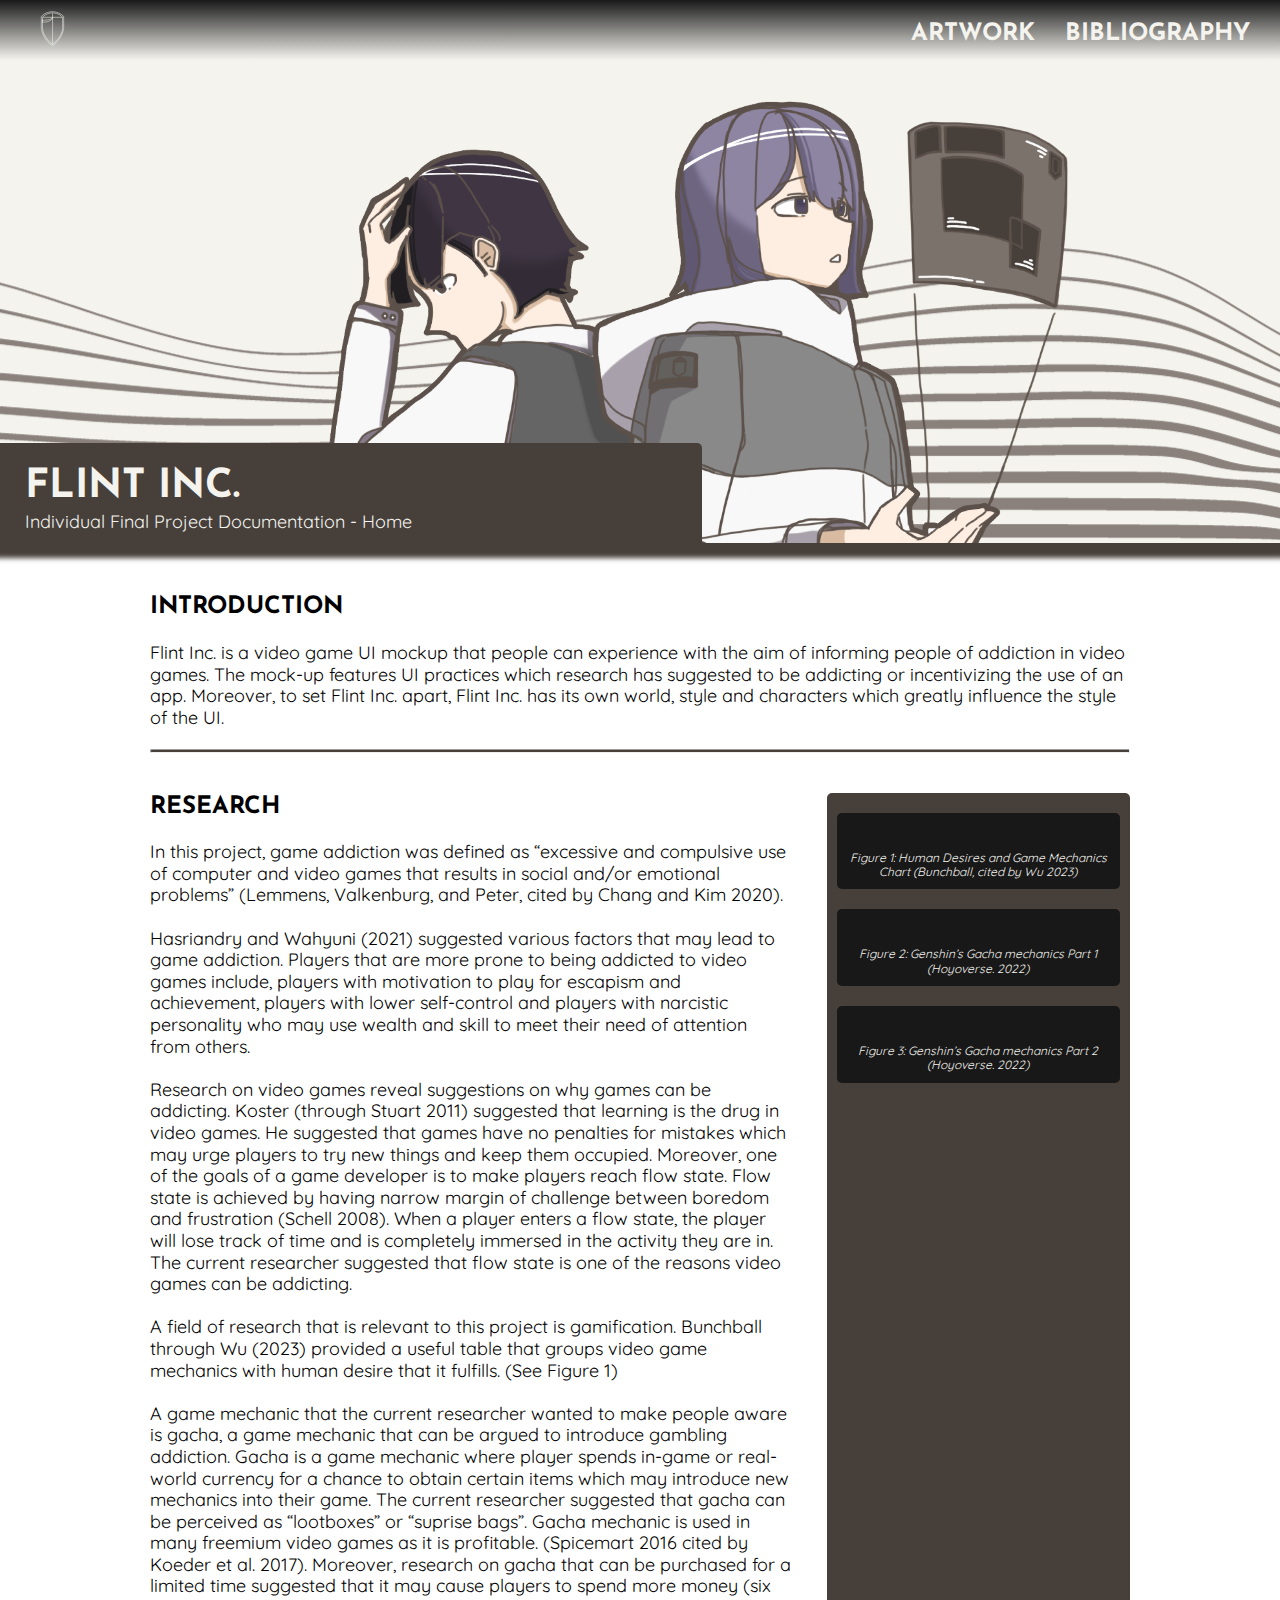
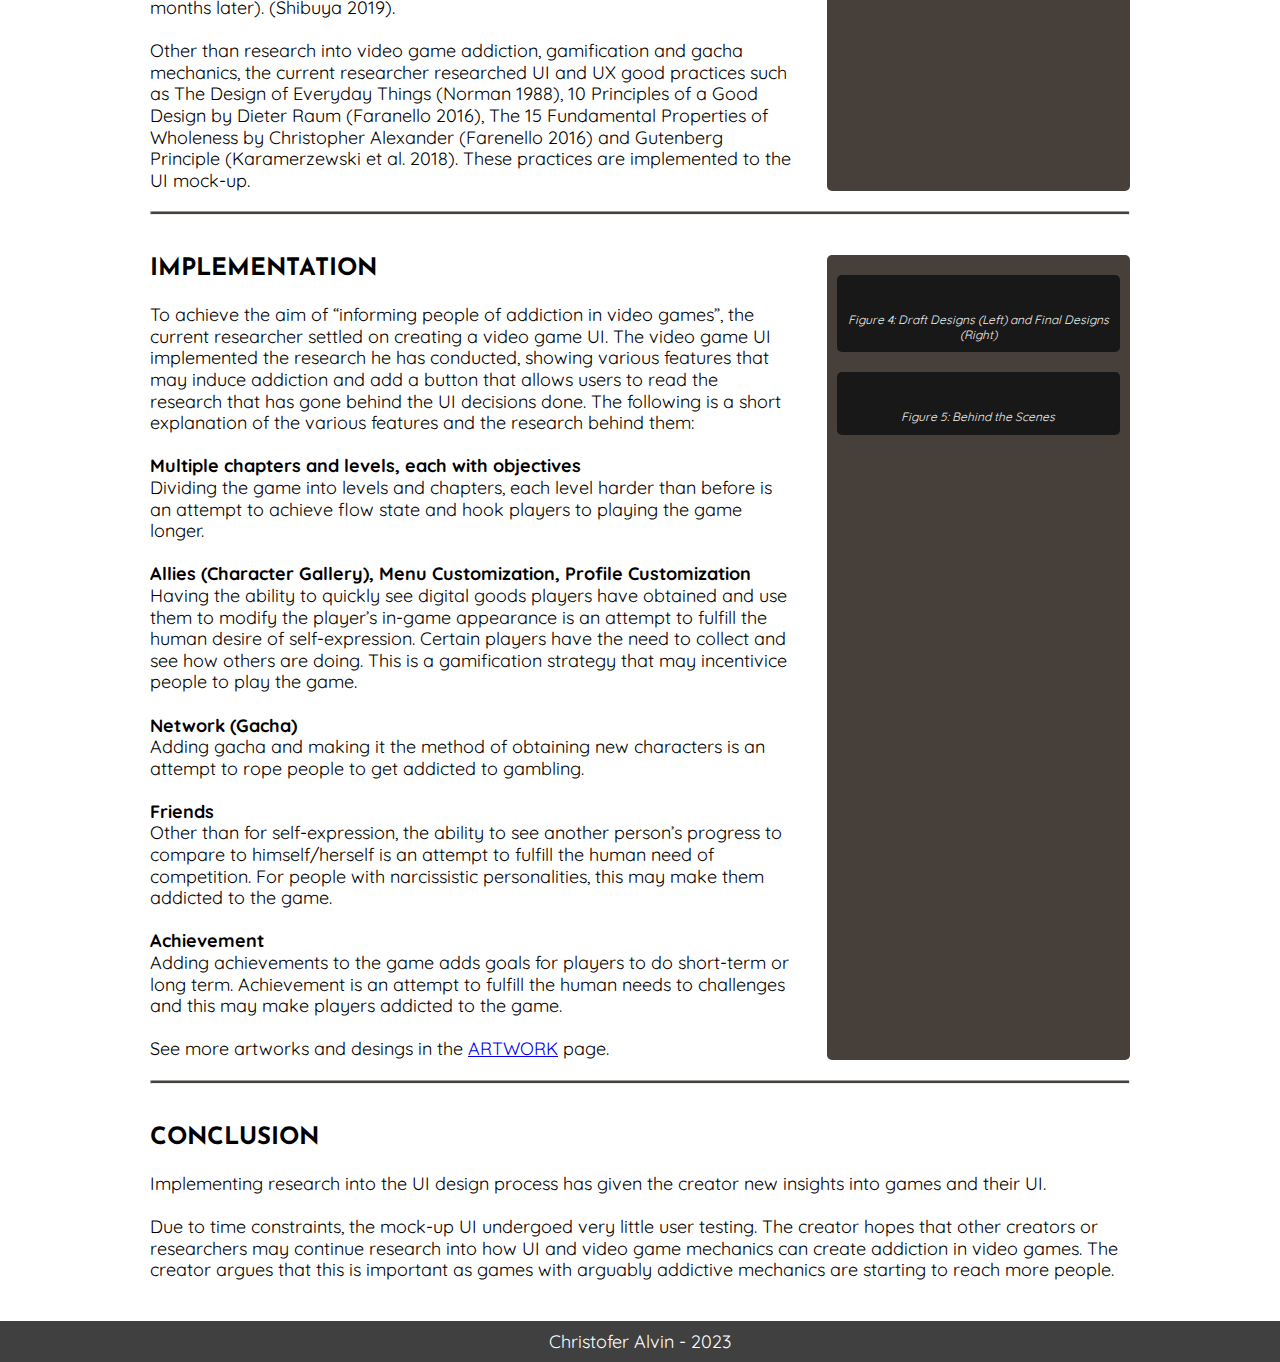
==== index.html @ eede06a7 "Initial commit, adding all files to repository" ====
<!DOCTYPE html>
<html>

  <head>
    <meta name="viewport" content="width=device-width, initial-scale=1.0">
    <title>Individual Final Project - Flint Inc. - Christofer Alvin</title>

    <!-- CSS Stuff -->
    <link rel="stylesheet" href="css/style.css">

    <!-- Font Stuff -->
    <!-- Quicksand for Content and Josefin Sands for Title-->
    <link href="https://fonts.googleapis.com/css2?family=Josefin+Sans&family=Quicksand&display=swap" rel="stylesheet">

  </head>

  <body>
     <!-- Header -->    
     <div class="header">
        <div class="header_navbar">
            <div class="header_navbar_logo">
                <a href="#"><img src="images/familycrest.svg" alt=""></a>
            </div>
            <div class="header_navbar_shortcut">
                <a href="artwork.html"><h2 a="artwork.html">ARTWORK</h2></a>
            </div>
            <div class="header_navbar_shortcut">
                <a href="bibliography.html"><h2>BIBLIOGRAPHY</h2></a>
            </div>
        </div>
    </div>

    <!-- Header -->
    <div class="background" style="background-image: url('images/BackgroundHeader.png')">
        <div class="background_title">
            <div class="background_title_title">
                <h2>FLINT INC.</h2>
            </div>
            <div class="background_title_subtitle">
                <p>Individual Final Project Documentation - Home</p>
            </div>
        </div>
        <div class="background_image">
            <img src="images/BackgroundCharacter.png" alt="">
        </div>
    </div>

    <!-- Introduction -->
    <div class="container">
        <div class="container_padding">
            <div class="container_wide">
                <!-- Content -->
                <h2>INTRODUCTION</h2>
                <p>Flint Inc. is a video game UI mockup that people can experience with the aim of informing people of addiction in video
                games. The mock-up features UI practices which research has suggested to be addicting or incentivizing the use of an
                app. Moreover, to set Flint Inc. apart, Flint Inc. has its own world, style and characters which greatly influence the
                style of the UI.</p>
            </div>

            <hr>
        </div> <!-- Container Padding -->
    </div> <!-- Container -->

    <!-- Research -->
    <div class="container">
        <div class="container_padding">
            <div class="container_content">
                <!-- Content -->
                <h2>RESEARCH</h2>
                <p>In this project, game addiction was defined as “excessive and compulsive use of computer and video games that results in
                social and/or emotional problems” (Lemmens, Valkenburg, and Peter, cited by Chang and Kim 2020).
                <br><br>
                Hasriandry and Wahyuni (2021) suggested various factors that may lead to game addiction. Players that are more prone to
                being addicted to video games include, players with motivation to play for escapism and achievement, players with lower
                self-control and players with narcistic personality who may use wealth and skill to meet their need of attention from
                others.
                <br><br>
                Research on video games reveal suggestions on why games can be addicting. Koster (through Stuart 2011) suggested that
                learning is the drug in video games. He suggested that games have no penalties for mistakes which may urge players to
                try new things and keep them occupied. Moreover, one of the goals of a game developer is to make players reach flow
                state. Flow state is achieved by having narrow margin of challenge between boredom and frustration (Schell 2008). When a
                player enters a flow state, the player will lose track of time and is completely immersed in the activity they are in.
                The current researcher suggested that flow state is one of the reasons video games can be addicting.
                <br><br>
                A field of research that is relevant to this project is gamification. Bunchball through Wu (2023) provided a useful
                table that groups video game mechanics with human desire that it fulfills. (See Figure 1)
                <br><br>
                A game mechanic that the current researcher wanted to make people aware is gacha, a game mechanic that can be argued to
                introduce gambling addiction. Gacha is a game mechanic where player spends in-game or real-world currency for a chance
                to obtain certain items which may introduce new mechanics into their game. The current researcher suggested that gacha
                can be perceived as “lootboxes” or “suprise bags”. Gacha mechanic is used in many freemium video games as it is
                profitable. (Spicemart 2016 cited by Koeder et al. 2017). Moreover, research on gacha that can be purchased for a
                limited time suggested that it may cause players to spend more money (six months later). (Shibuya 2019).
                <br><br>
                Other than research into video game addiction, gamification and gacha mechanics, the current researcher researched UI
                and UX good practices such as The Design of Everyday Things (Norman 1988), 10 Principles of a Good Design by Dieter Raum
                (Faranello 2016), The 15 Fundamental Properties of Wholeness by Christopher Alexander (Farenello 2016) and Gutenberg
                Principle (Karamerzewski et al. 2018). These practices are implemented to the UI mock-up.</p>
            </div>
    
            <div class="container_image">
                <!-- Image -->
                <div class="container_image_padding">
                    <div class="container_image_item">
                        <img src="images/BunchbalHumanDesires.PNG" alt="">
                    </div>
                    <div class="container_image_description">
                        <p>Figure 1: Human Desires and Game Mechanics Chart (Bunchball, cited by Wu 2023)</p>
                    </div>
                </div>

                <div class="container_image_padding">
                    <div class="container_image_item">
                        <img src="images/GenshinImpactChildeP1.PNG" alt="">
                    </div>
                    <div class="container_image_description">
                        <p>Figure 2: Genshin’s Gacha mechanics Part 1 (Hoyoverse. 2022)</p>
                    </div>
                </div>

                <div class="container_image_padding">
                    <div class="container_image_item">
                        <img src="images/GenshinImpactChildeP2.PNG" alt="">
                    </div>
                    <div class="container_image_description">
                        <p>Figure 3: Genshin’s Gacha mechanics Part 2 (Hoyoverse. 2022)</p>
                    </div>
                </div>

            </div>

            <hr>
    
        </div> <!-- Container Padding -->
    </div> <!-- Container -->

    <!-- Implementation -->
    <div class="container">
        <div class="container_padding">
            <div class="container_content">
                <!-- Content -->
                <h2>IMPLEMENTATION</h2>
                <p>To achieve the aim of “informing people of addiction in video games”, the current researcher settled on creating a video
                game UI. The video game UI implemented the research he has conducted, showing various features that may induce addiction
                and add a button that allows users to read the research that has gone behind the UI decisions done. The following is a
                short explanation of the various features and the research behind them:
                <br><br>
                <b>Multiple chapters and levels, each with objectives</b>
                <br>
                Dividing the game into levels and chapters, each level harder than before is an attempt to achieve flow state and hook
                players to playing the game longer.
                <br><br>
                <b>Allies (Character Gallery), Menu Customization, Profile Customization</b>
                <br>
                Having the ability to quickly see digital goods players have obtained and use them to modify the player’s in-game
                appearance is an attempt to fulfill the human desire of self-expression. Certain players have the need to collect and
                see how others are doing. This is a gamification strategy that may incentivice people to play the game.
                <br><br>
                <b>Network (Gacha)</b>
                <br>
                Adding gacha and making it the method of obtaining new characters is an attempt to rope people to get addicted to
                gambling.
                <br><br>
                <b>Friends</b>
                <br>
                Other than for self-expression, the ability to see another person’s progress to compare to himself/herself is an attempt
                to fulfill the human need of competition. For people with narcissistic personalities, this may make them addicted to the
                game.
                <br><br>
                <b>Achievement</b>
                <br>
                Adding achievements to the game adds goals for players to do short-term or long term. Achievement is an attempt to
                fulfill the human needs to challenges and this may make players addicted to the game.
                <br><br>
                See more artworks and desings in the <u><a href="artwork.html">ARTWORK</a></u> page.
                </p>
            </div>
    
            <div class="container_image">
                <!-- Image -->
                <div class="container_image_padding">
                    <div class="container_image_item">
                        <img src="images/DraftandFinal.PNG" alt="">
                    </div>
                    <div class="container_image_description">
                        <p>Figure 4: Draft Designs (Left) and Final Designs (Right)</p>
                    </div>
                </div>
                
                <div class="container_image_padding">
                    <div class="container_image_item">
                        <img src="images/BehindTheScenes.PNG" alt="">
                    </div>
                    <div class="container_image_description">
                        <p>Figure 5: Behind the Scenes</p>
                    </div>
                </div>
            </div>

            <hr>
    
        </div> <!-- Container Padding -->
    </div> <!-- Container -->

    <!-- Conclusion -->
    <div class="container">
        <div class="container_padding">
            <div class="container_wide">
                <!-- Content -->
                <h2>CONCLUSION</h2>
                <p>Implementing research into the UI design process has given the creator new insights into games and their UI.
                <br><br>
                Due to time constraints, the mock-up UI undergoed very little user testing. The creator hopes that other creators or
                researchers may continue research into how UI and video game mechanics can create addiction in video games. The creator
                argues that this is important as games with arguably addictive mechanics are starting to reach more people.</p>
                
            </div>
        </div> <!-- Container Padding -->
    </div> <!-- Container -->
    

    <div class="footer">
        <p>Christofer Alvin - 2023</p>
    </div>

  </body>

</html>
---- css/style.css ----
* {
        margin: 0px;
        padding: 0px;
}

.header a {
        text-decoration: none;
        color: #F4F3EE;
}

.header {
        width: Calc(100% - 30px);
        height: 40px;
        position: relative;
        float: left;

        background: linear-gradient(180deg, #181818 0%, rgba(24, 24, 24, 0) 100%);

        padding: 10px 15px;

        color: #F4F3EE;
        z-index: 100; /*Bellow Logo Z Index */
}

.header_navbar {
        width: 100%;
        height: auto;
        position: relative;

        display: flex;
        flex-direction: row;
        justify-content: flex-end;
}

.header_navbar_logo {
        width: auto;
        min-height: 48px;

        position: absolute;
        top: -5px;
        left: 15px;

        z-index: 101; /*Highest Z Index */
}

.header_navbar_logo img {
        width: auto;
        min-height: 48px;
}

.header_navbar_shortcut {
        padding: 10px 15px;

        text-decoration: none;
        cursor: pointer;
}

.header_navbar_shortcut:hover {
        text-decoration: underline;
}

.background {
        width: 100%;
        height: auto;
        min-height: 155px;
        position: relative;
        float: left;

        aspect-ratio: 2.4/1;
        top: -50px;

        overflow: hidden;

        background-position: bottom;
        box-shadow: 0px 10px 5px 5px #463F3A;
}

.background_title {
        width: auto;
        height: 100px;
        position: absolute;

        left: 0px;
        bottom: 0px;

        align-items: center;
        overflow: hidden;

        background-color: #463F3A; 

        border-radius: 0px 5px 0px 0px;

        z-index: 120;
                /*Highest Z Index */
}

.background_title_title {
        width: 100%;
        height: auto;
        position: relative;
        float: left;

        padding: 0px 25px;
        padding-top: 20px;
}

.background_title_subtitle {
        width: 100%;
        height: auto;
        position: relative;
        float: left;

        padding: 0px 25px;
}

.background_image {
        width: 100%;
        height: 100%;
        position: relative;

        overflow: hidden;
        z-index: 99;
        /*Lower than Header and Lower than Title */
}

.background_image img {
        width: 100%;
        height: auto;
}

/* Smaller Background, Artwork and Bibliography Section */
.background_compact {
        width: 100%;
        height: auto;
        min-height: 155px;
        position: relative;
        float: left;

        aspect-ratio: 6/1;
        top: -50px;

        overflow: hidden;

        background-position: bottom;
        box-shadow: 0px 10px 5px 5px #463F3A;
}

.background_compact_title {
        width: auto;
        height: 100px;
        position: absolute;

        left: 0px;
        bottom: 0px;

        align-items: center;
        overflow: hidden;

        background-color: #463F3A;

        border-radius: 0px 5px 0px 0px;

        z-index: 120;
                /*Highest Z Index */
}

.background_compact_title_title {
        width: 100%;
        height: auto;
        position: relative;
        float: left;

        padding: 0px 25px;
        padding-top: 20px;
}

.background_compact_title_subtitle {
        width: 100%;
        height: auto;
        position: relative;
        float: left;

        padding: 0px 25px;
}

.background_compact_image {
        width: 100%;
        height: 100%;
        position: relative;

        overflow: hidden;
        z-index: 99; /*Lower than Header and Lower than Title */
}

.background_compact_image img {
        width: auto;
        height: 150%;

        position: absolute;
        top: 0px;
        right: 25px;
}

.container {
        width: 100%;
        height: auto;
        position: relative;
        float: left;
}

.container_padding {
        width: 1140px;
        height: auto;
        position: relative;
        margin: auto;

        display: grid;
        grid-template-columns: 1fr 1fr 1fr;
        column-gap: 35px;
        margin-bottom: 20px;
}

hr {
        height: 2px;
        border-radius: 5px;
        background-color: #463F3A;
        margin-bottom: 20px;

        grid-column: span 3;
}

/* Breakpoints */
@media (max-width: 1400px) {
        .container_padding {
                width: 980px;
        }
}

@media (max-width: 1200px) {
        .container_padding {
                width: Calc(100% - 45px);
                padding: 15px;
        }

        hr {
                margin-bottom: 0px;
        }
}

.container_content {
        width: 100%;
        height: auto;
        position: relative;
        float: left;

        grid-column: span 2;

        margin-bottom: 20px;
}

.container_image {
        width: 100%;
        height: auto;
        position: relative;
        float: left;

        background-color: #463F3A;
        border-radius: 5px;

        grid-column: span 1;

        margin-bottom: 20px;
        padding-bottom: 20px;
        text-align: center;
}

.container_image img {
        max-width: 600px;
}

.container_wide {
        width: 100%;
        height: auto;
        position: relative;
        float: left;

        grid-column: span 3;

        margin-bottom: 20px;
}

.container_wide_image {
        width: 100%;
        height: auto;
        position: relative;
        float: left;

        grid-column: span 3;

        background-color: #463F3A;
        border-radius: 5px;

        margin-bottom: 20px;
        padding-bottom: 20px;
        text-align: center;
}

/* Breakpoints */
@media (max-width: 1200px) {
        .container_content {
        grid-column: span 3;
        }

        .container_image {
        grid-column: span 3;
        }
}

.container_image_padding {
        width: Calc(100% - 20px);
        height: auto;
        position: relative;
        float: left;

        margin: 0px 10px 0px 10px;

        display: grid;
        grid-template-columns: 1fr 1fr 1fr;
}

.container_image_item {
        width: Calc(100% - 20px);
        height: auto;
        position: relative;
        float: left;

        grid-column: span 3;

        background-color: #181818;

        border-radius: 5px 5px 0px 0px;
        margin-top: 20px;
        padding: 15px 10px 0px 10px;
}

.container_image_description {
        width: Calc(100% - 20px);
        height: auto;
        position: relative;
        float: left;

        grid-column: span 3;

        color: #F4F3EE;

        background-color: #181818;
        border-radius: 0px 0px 5px 5px;

        padding: 5px 10px 10px 10px;
}

.container_image_item img {
        width: 100%;
        height: auto;
}

.footer {
        width: Calc(100% - 30px);
        height: auto;
        position: relative;
        float: left;

        background-color: #404040;

        padding: 10px 15px;

        color: #ffffff;

        text-align: center;
}

/* Fonts */
.header h2 {
        font-family: "Josefin Sans", Arial, sans-serif;
        font-size: 24px;
        line-height: 1.2;
        font-weight: bold;

        margin: 0px;
}

.background_title h2 {
        font-family: "Josefin Sans", Arial, sans-serif;
        font-size: 40px;
        line-height: 1.2;
        font-weight: bold;

        margin: 0px;

        color: #F4F3EE;
}

.background_title p {
        color: #F4F3EE;
}

.background_compact_title h2 {
        font-family: "Josefin Sans", Arial, sans-serif;
        font-size: 40px;
        line-height: 1.2;
        font-weight: bold;

        margin: 0px;

        color: #F4F3EE;
}

.background_compact_title p {
        color: #F4F3EE;
}

@media (max-width: 375px){
.header h2 {
        font-size: 24px;
}

.background_title h2 {
        font-size: 24px;
}

.background_compact_title h2 {
        font-size: 24px;
}
}

p {
        font-family: "Quicksand", Arial, sans-serif;
        font-size: 18px;
        line-height: 1.2;
}

h2 {
        font-family: "Josefin Sans", Arial, sans-serif;
        font-size: 24px;
        line-height: 1.2;
        font-weight: bold;

        margin-bottom: 20px;
}

.container_image p {
        font-family: "Quicksand", Arial, sans-serif;
        font-size: 12px;
        line-height: 1.2;

        font-style: italic;
}
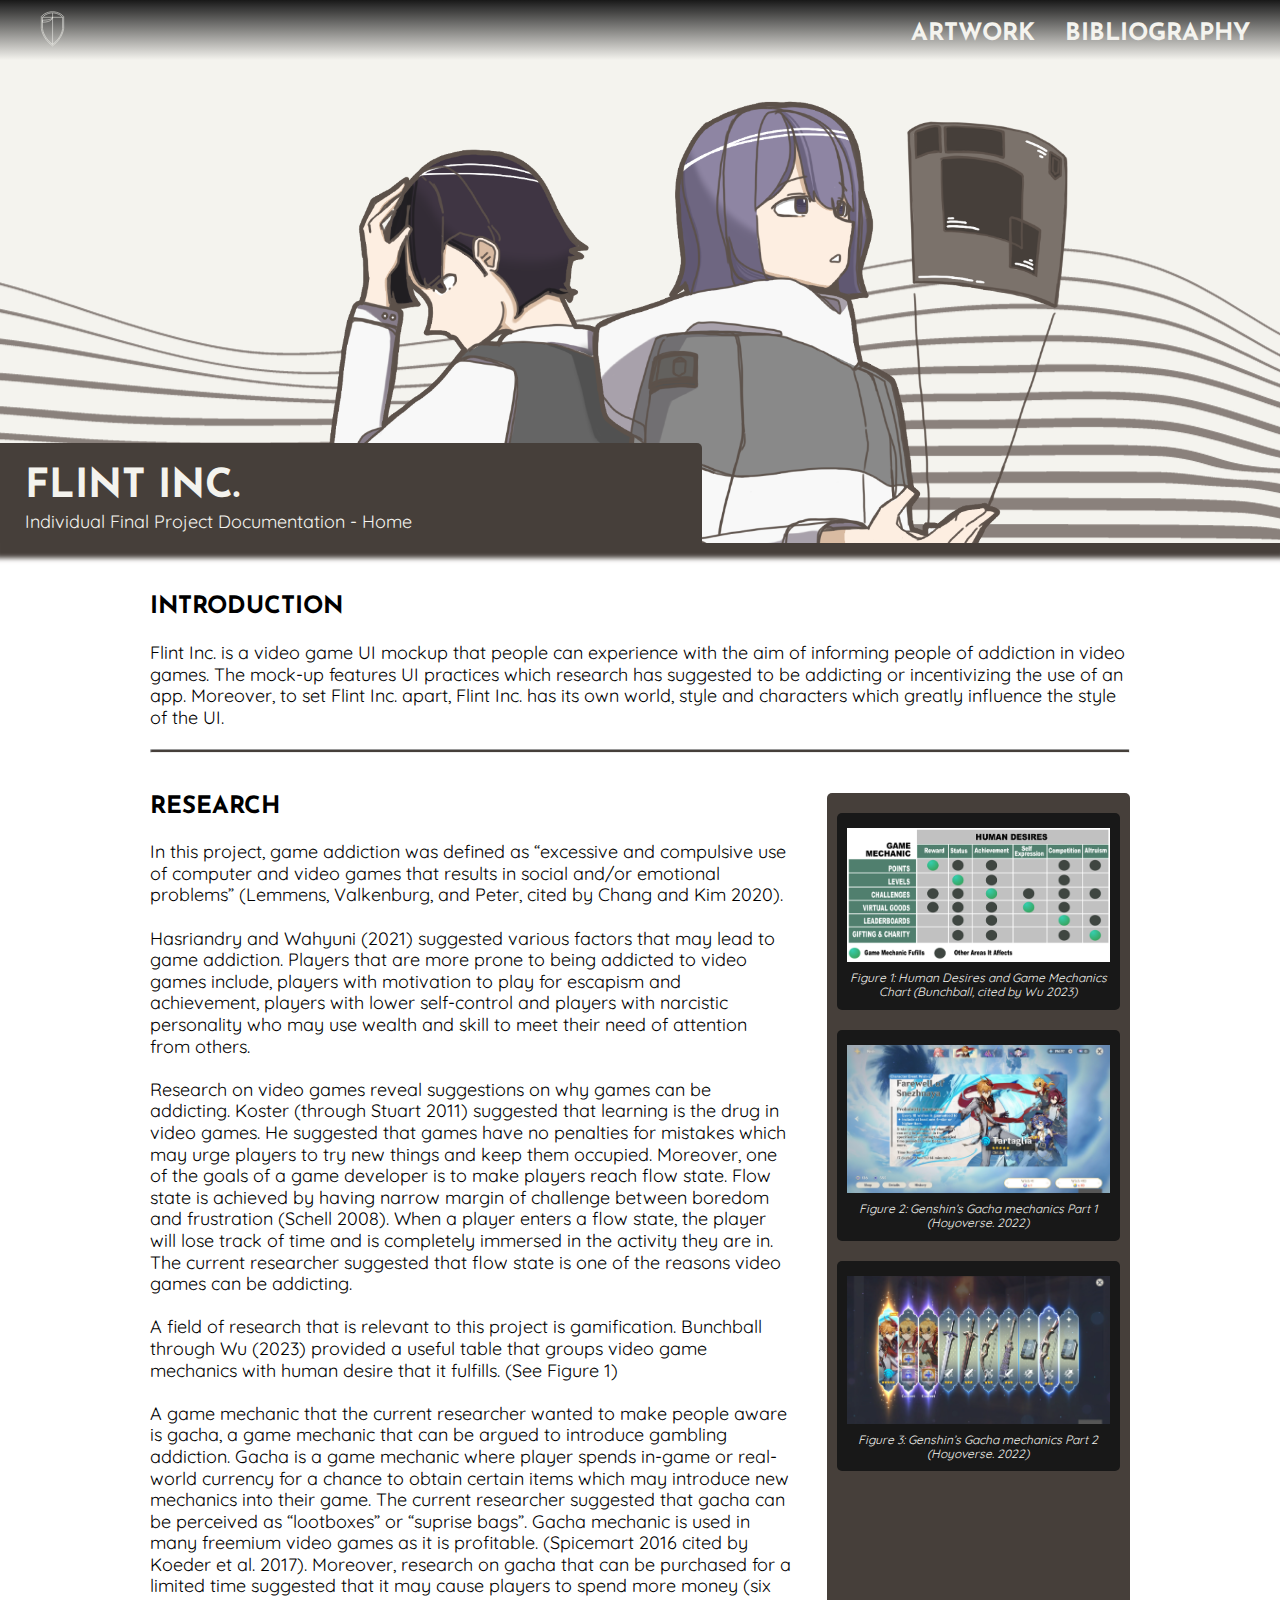
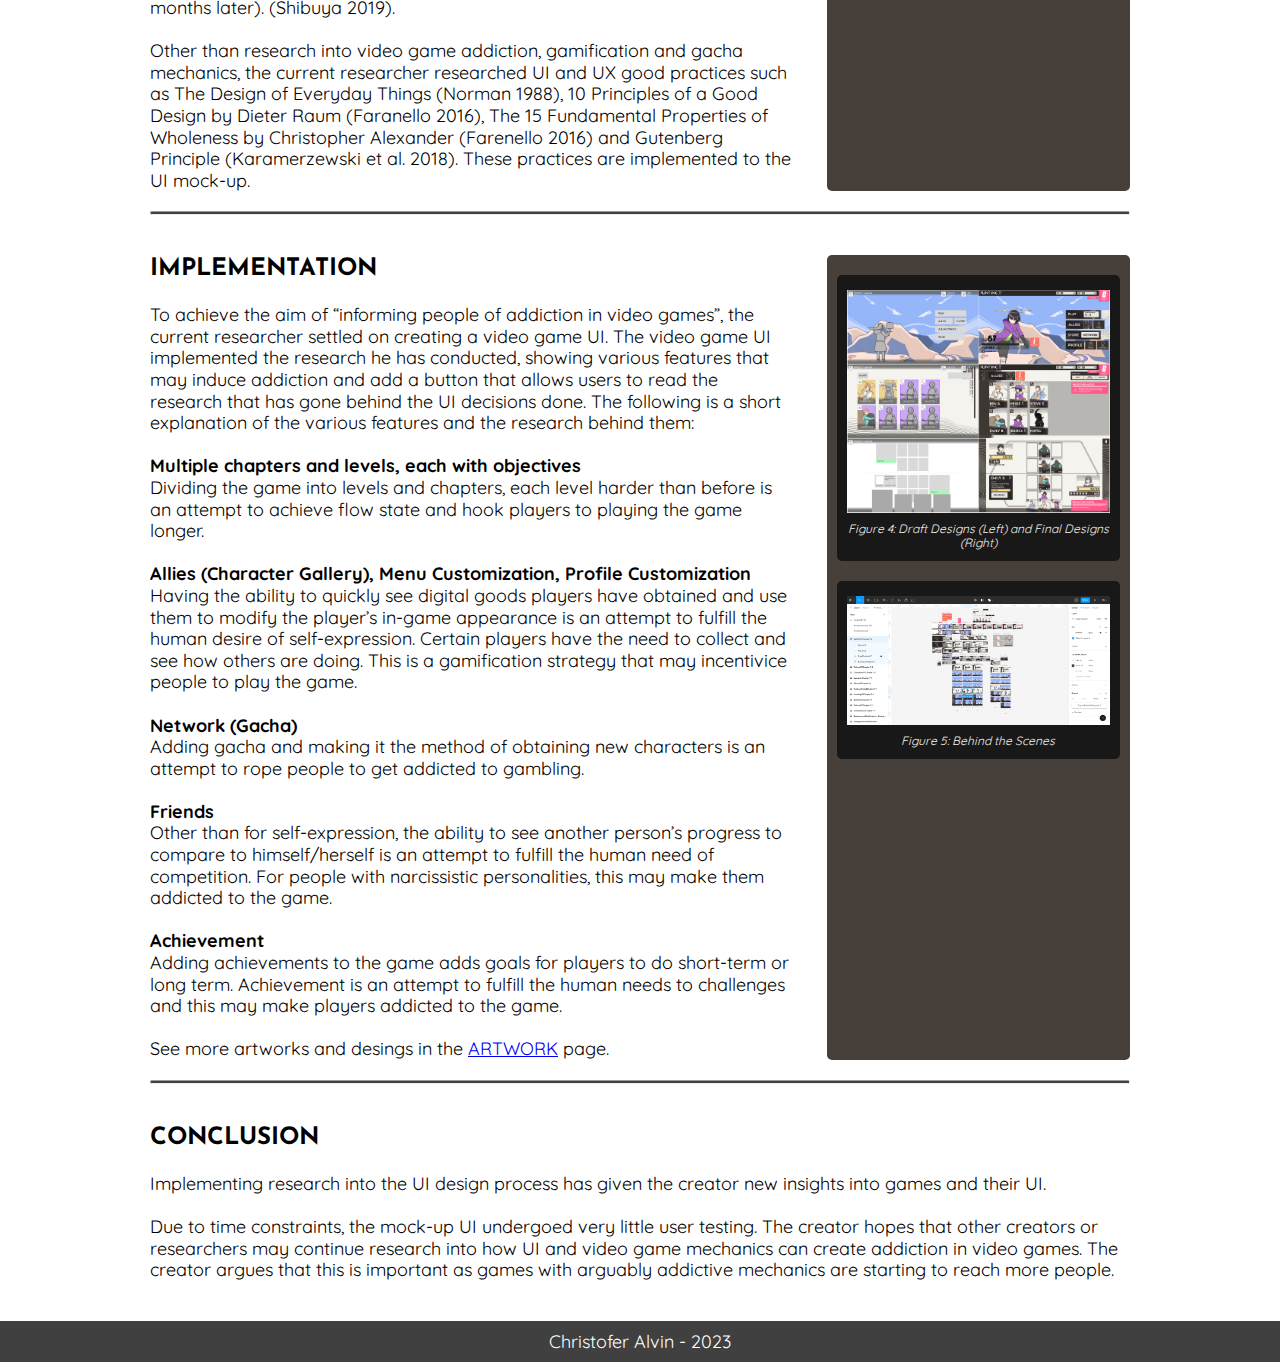
==== commit 368fcc26: "Fixed image that is not linked properly" ====
--- a/index.html
+++ b/index.html
@@ -11,6 +11,9 @@
     <!-- Font Stuff -->
     <!-- Quicksand for Content and Josefin Sands for Title-->
     <link href="https://fonts.googleapis.com/css2?family=Josefin+Sans&family=Quicksand&display=swap" rel="stylesheet">
+
+    <!-- Favicon -->
+    <link rel="shortcut icon" href="images/familycrestdarken.svg">
 
   </head>
 
@@ -102,7 +105,7 @@
                 <!-- Image -->
                 <div class="container_image_padding">
                     <div class="container_image_item">
-                        <img src="images/BunchbalHumanDesires.PNG" alt="">
+                        <img src="images/BunchbalHumanDesires.png" alt="">
                     </div>
                     <div class="container_image_description">
                         <p>Figure 1: Human Desires and Game Mechanics Chart (Bunchball, cited by Wu 2023)</p>
@@ -111,7 +114,7 @@
 
                 <div class="container_image_padding">
                     <div class="container_image_item">
-                        <img src="images/GenshinImpactChildeP1.PNG" alt="">
+                        <img src="images/GenshinImpactChildeP1.png" alt="">
                     </div>
                     <div class="container_image_description">
                         <p>Figure 2: Genshin’s Gacha mechanics Part 1 (Hoyoverse. 2022)</p>
@@ -120,7 +123,7 @@
 
                 <div class="container_image_padding">
                     <div class="container_image_item">
-                        <img src="images/GenshinImpactChildeP2.PNG" alt="">
+                        <img src="images/GenshinImpactChildeP2.png" alt="">
                     </div>
                     <div class="container_image_description">
                         <p>Figure 3: Genshin’s Gacha mechanics Part 2 (Hoyoverse. 2022)</p>
@@ -180,7 +183,7 @@
                 <!-- Image -->
                 <div class="container_image_padding">
                     <div class="container_image_item">
-                        <img src="images/DraftandFinal.PNG" alt="">
+                        <img src="images/DraftandFinal.png" alt="">
                     </div>
                     <div class="container_image_description">
                         <p>Figure 4: Draft Designs (Left) and Final Designs (Right)</p>
@@ -189,7 +192,7 @@
                 
                 <div class="container_image_padding">
                     <div class="container_image_item">
-                        <img src="images/BehindTheScenes.PNG" alt="">
+                        <img src="images/BehindTheScenes.png" alt="">
                     </div>
                     <div class="container_image_description">
                         <p>Figure 5: Behind the Scenes</p>
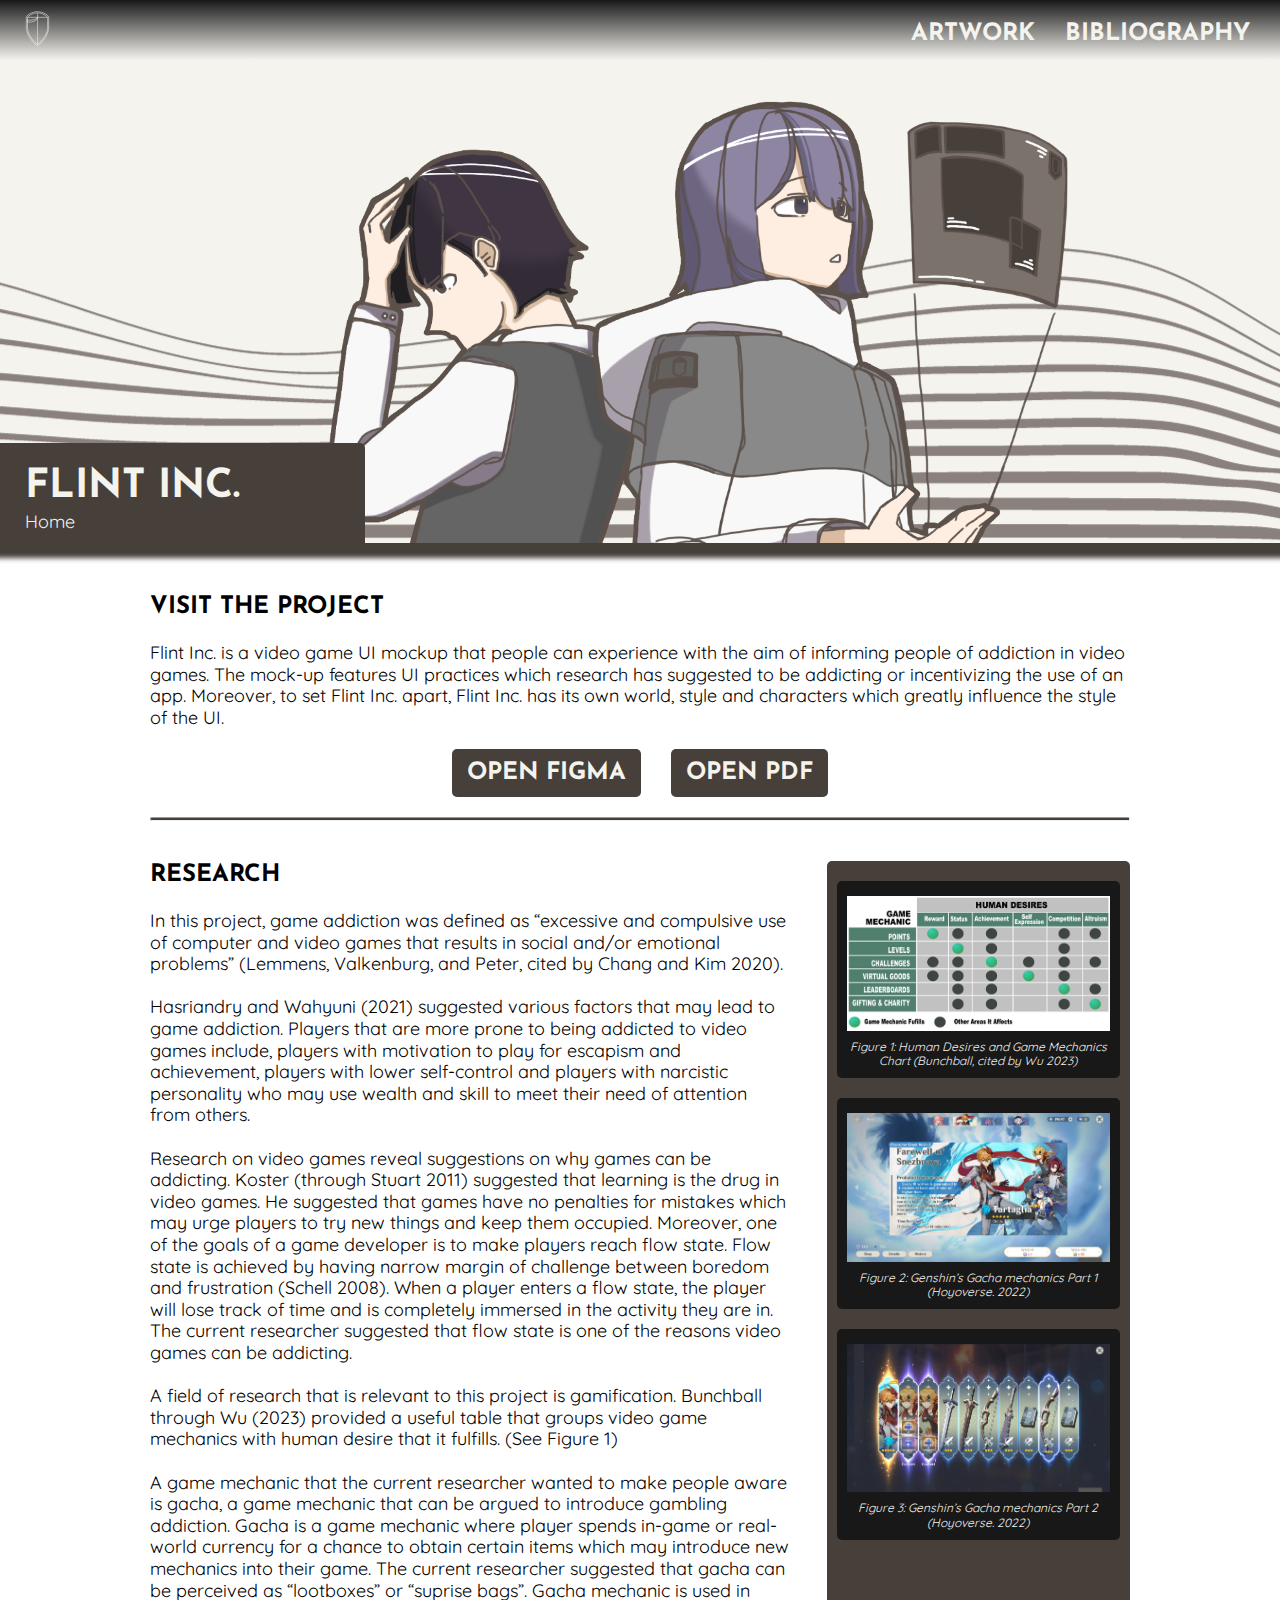
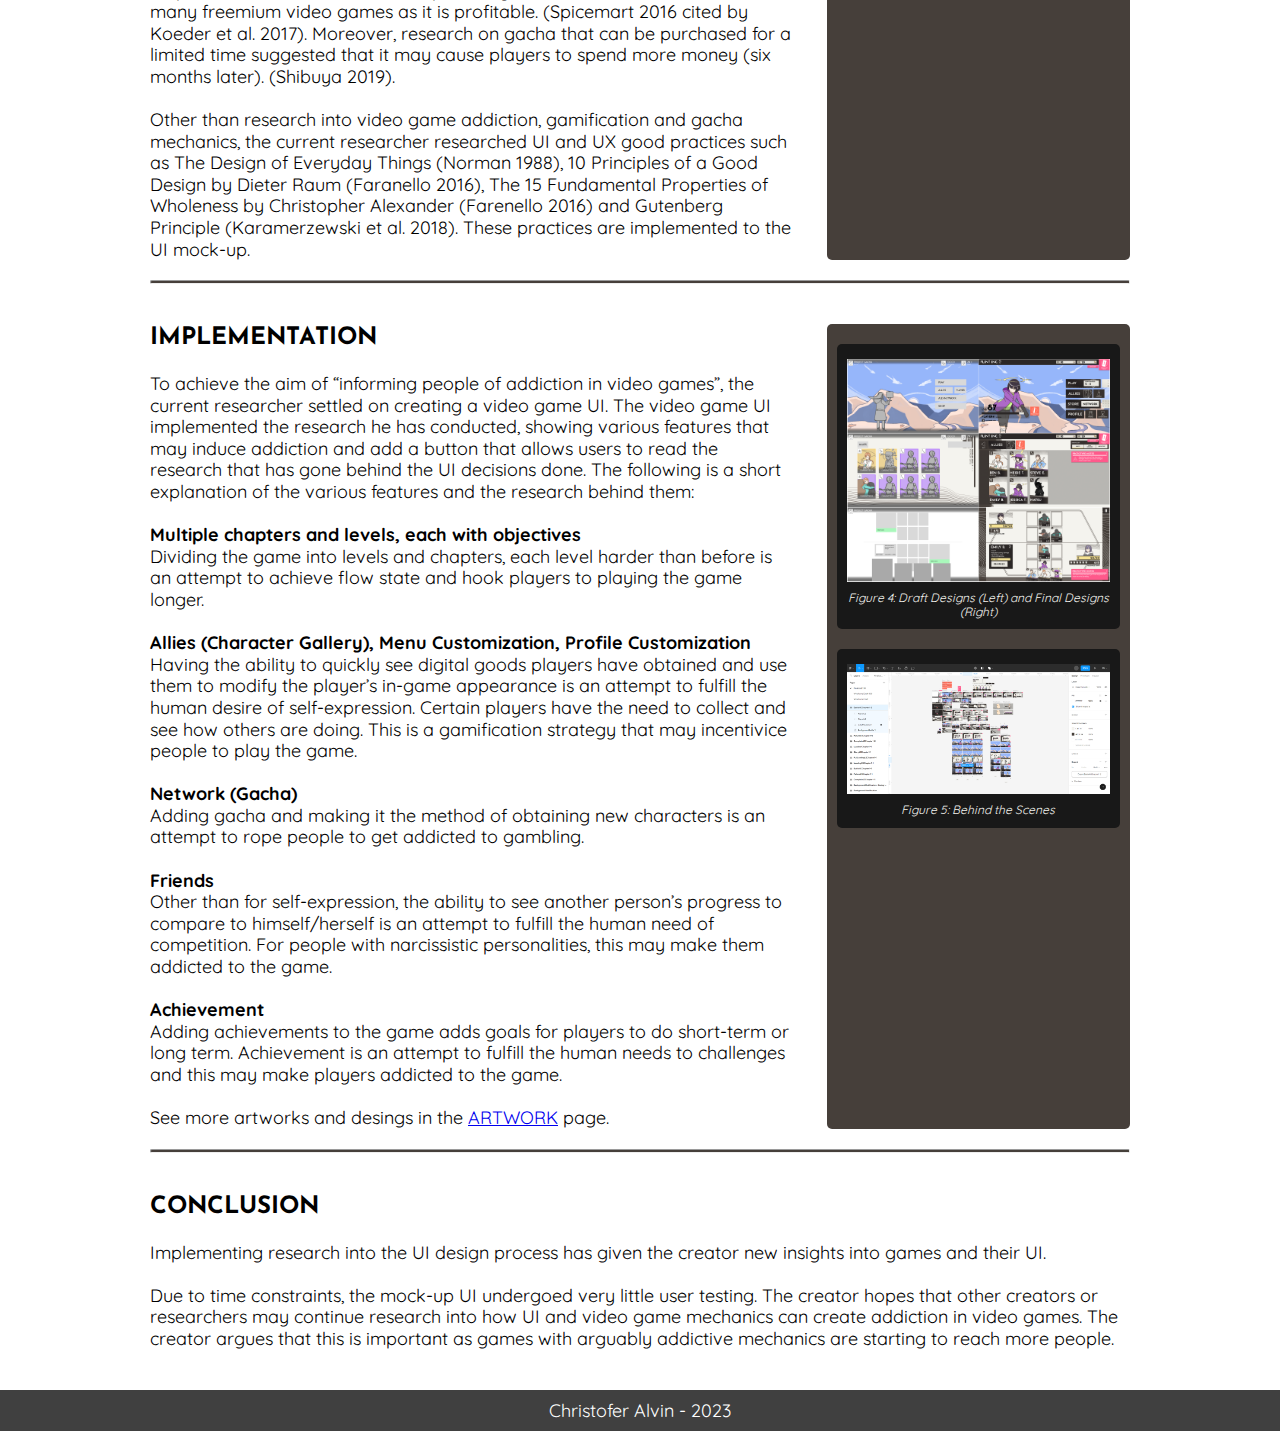
==== commit d8dce71e: "Added hamburger menu, minor bibliography change and mobile adjustments" ====
--- a/index.html
+++ b/index.html
@@ -22,7 +22,7 @@
      <div class="header">
         <div class="header_navbar">
             <div class="header_navbar_logo">
-                <a href="#"><img src="images/familycrest.svg" alt=""></a>
+                <a href="index.html"><img src="images/familycrest.svg" alt=""></a>
             </div>
             <div class="header_navbar_shortcut">
                 <a href="artwork.html"><h2 a="artwork.html">ARTWORK</h2></a>
@@ -30,6 +30,22 @@
             <div class="header_navbar_shortcut">
                 <a href="bibliography.html"><h2>BIBLIOGRAPHY</h2></a>
             </div>
+            <div class="header_navbar_shortcut_hamburger" onclick="dropDownInfo()";>
+                <a><h2>MENU</h2></a>
+            </div>
+        </div>
+    </div>
+
+    <div class="header_dropdown" id="navActive">
+        <div class="header_dropdown_shortcut">
+            <a href="artwork.html">
+                <h2>ARTWORK</h2>
+            </a>
+        </div>
+        <div class="header_dropdown_shortcut">
+            <a href="bibliography.html">
+                <h2>BIBLIOGRAPHY</h2>
+            </a>
         </div>
     </div>
 
@@ -40,7 +56,7 @@
                 <h2>FLINT INC.</h2>
             </div>
             <div class="background_title_subtitle">
-                <p>Individual Final Project Documentation - Home</p>
+                <p>Home</p>
             </div>
         </div>
         <div class="background_image">
@@ -53,11 +69,20 @@
         <div class="container_padding">
             <div class="container_wide">
                 <!-- Content -->
-                <h2>INTRODUCTION</h2>
+                <h2>VISIT THE PROJECT</h2>
                 <p>Flint Inc. is a video game UI mockup that people can experience with the aim of informing people of addiction in video
                 games. The mock-up features UI practices which research has suggested to be addicting or incentivizing the use of an
                 app. Moreover, to set Flint Inc. apart, Flint Inc. has its own world, style and characters which greatly influence the
                 style of the UI.</p>
+            </div>
+
+            <div class="container_calltoaction">
+                <div class="container_button">
+                    <a href="#"><h2>OPEN FIGMA</h2></a>
+                </div>
+                <div class="container_button">
+                    <a href=""><h2>OPEN PDF</h2></a>
+                </div>
             </div>
 
             <hr>
@@ -228,4 +253,22 @@
 
   </body>
 
+
+  <!-- Dropdown -->
+  <script>
+    function dropDownInfo(){
+        var navBar = document.getElementById("navActive");
+        var navBarStyle = getComputedStyle(navBar);
+        if (navBarStyle.getPropertyValue('visibility') == "hidden") {
+            navBar.style.visibility = 'visible';
+            navBar.style.opacity = 1;
+            console.log(navBarStyle.getPropertyValue('visibility'));
+        } else {
+            navBar.style.visibility = 'hidden';
+            navBar.style.opacity = 0;
+        }
+    }
+
+  </script>
+
 </html>--- a/css/style.css
+++ b/css/style.css
@@ -38,7 +38,7 @@
 
         position: absolute;
         top: -5px;
-        left: 15px;
+        left: 0;
 
         z-index: 101; /*Highest Z Index */
 }
@@ -53,10 +53,78 @@
 
         text-decoration: none;
         cursor: pointer;
+
+        display: block;
 }
 
 .header_navbar_shortcut:hover {
         text-decoration: underline;
+}
+
+.header_navbar_shortcut_hamburger {
+        padding: 10px 15px;
+        background-color: #181818;
+
+        text-decoration: none;
+        cursor: pointer;
+
+        border-radius: 5px;
+
+        display: none;
+}
+
+.header_navbar_shortcut_hamburger:hover {
+        text-decoration: underline;
+}
+
+.header_dropdown {
+        width: 240px;
+        max-height: calc(100vh - 60px);
+        position: absolute;
+
+        top: 50px;
+        right: 15px;
+
+        z-index: 999;
+
+        border-radius: 5px;
+        background-color: #181818;
+
+        visibility: hidden;
+        opacity: 0%;
+        transition: visibility .3s, opacity .3s;
+}
+
+.header_dropdown_shortcut {
+        width: Calc(100% - 20px);
+        height: auto;
+        position: relative;
+
+        padding: 10px 10px;
+        text-decoration: none;
+        cursor: pointer;
+
+        color: #F4F3EE;
+}
+
+.header_dropdown_shortcut:hover {
+        text-decoration: underline;
+}
+
+.header_dropdown_shortcut a {
+         text-decoration: none;
+         color: #F4F3EE;
+ }
+
+.header_dropdown_shortcut h2 {
+        font-family: "Josefin Sans", Arial, sans-serif;
+        font-size: 16px;
+        line-height: 1.2;
+        font-weight: bold;
+
+        color:#F4F3EE;
+
+        margin: 0px;
 }
 
 .background {
@@ -247,6 +315,31 @@
         }
 }
 
+@media (max-width: 720px) {
+        .background_title {
+                width: 100%;
+                height: auto;
+
+                overflow-wrap: anywhere;
+        }
+
+        .background_compact_title {
+                width: 100%;
+                height: auto;
+
+                overflow-wrap: anywhere;
+        }
+
+        /* Hamburger Menu */
+        .header_navbar_shortcut {
+                display: none;
+        }
+
+        .header_navbar_shortcut_hamburger {
+                display: block;
+        }
+}
+
 .container_content {
         width: 100%;
         height: auto;
@@ -256,6 +349,52 @@
         grid-column: span 2;
 
         margin-bottom: 20px;
+}
+
+.container_calltoaction {
+        width: 100%;
+        height: auto;
+        position: relative;
+        float: left;
+
+        grid-column: span 3;
+
+        display: flex;
+        justify-content: center;
+        flex-direction: row;
+
+        margin-bottom: 20px;
+}
+
+.container_calltoaction .container_button {
+        max-width: 100%;
+        position: relative;
+
+        padding: 10px 15px;
+        border-radius: 5px;
+
+        background-color: #463F3A;
+        color:#F4F3EE;
+
+        margin: 0px 15px;
+        text-decoration: none;
+        cursor: pointer;
+
+        text-align: center;
+}
+
+.container_calltoaction .container_button:hover {
+        text-decoration: underline;
+}
+
+@media (max-width: 360px) {
+        .container_calltoaction {
+                flex-direction: column;
+        }
+
+        .container_calltoaction .container_button {
+                margin-bottom: 20px;
+        }
 }
 
 .container_image {
@@ -287,6 +426,8 @@
         grid-column: span 3;
 
         margin-bottom: 20px;
+
+        overflow-wrap: anywhere;
 }
 
 .container_wide_image {
@@ -419,11 +560,16 @@
         color: #F4F3EE;
 }
 
-@media (max-width: 375px){
+/* Temporarily Cancelled
+@media (max-width: 720px){
 .header h2 {
         font-size: 24px;
 }
 
+.background_title p {
+        font-size: 16px;
+}
+
 .background_title h2 {
         font-size: 24px;
 }
@@ -431,7 +577,13 @@
 .background_compact_title h2 {
         font-size: 24px;
 }
-}
+
+.background_compact_title p {
+        font-size: 16px;
+}
+}
+*/
+
 
 p {
         font-family: "Quicksand", Arial, sans-serif;
@@ -454,4 +606,18 @@
         line-height: 1.2;
 
         font-style: italic;
+}
+
+.container_calltoaction h2 {
+        font-family: "Josefin Sans", Arial, sans-serif;
+        font-size: 24px;
+        line-height: 1.2;
+        font-weight: bold;
+
+        margin: 0px;
+}
+
+.container_calltoaction a {
+        text-decoration: none;
+        color: #F4F3EE;
 }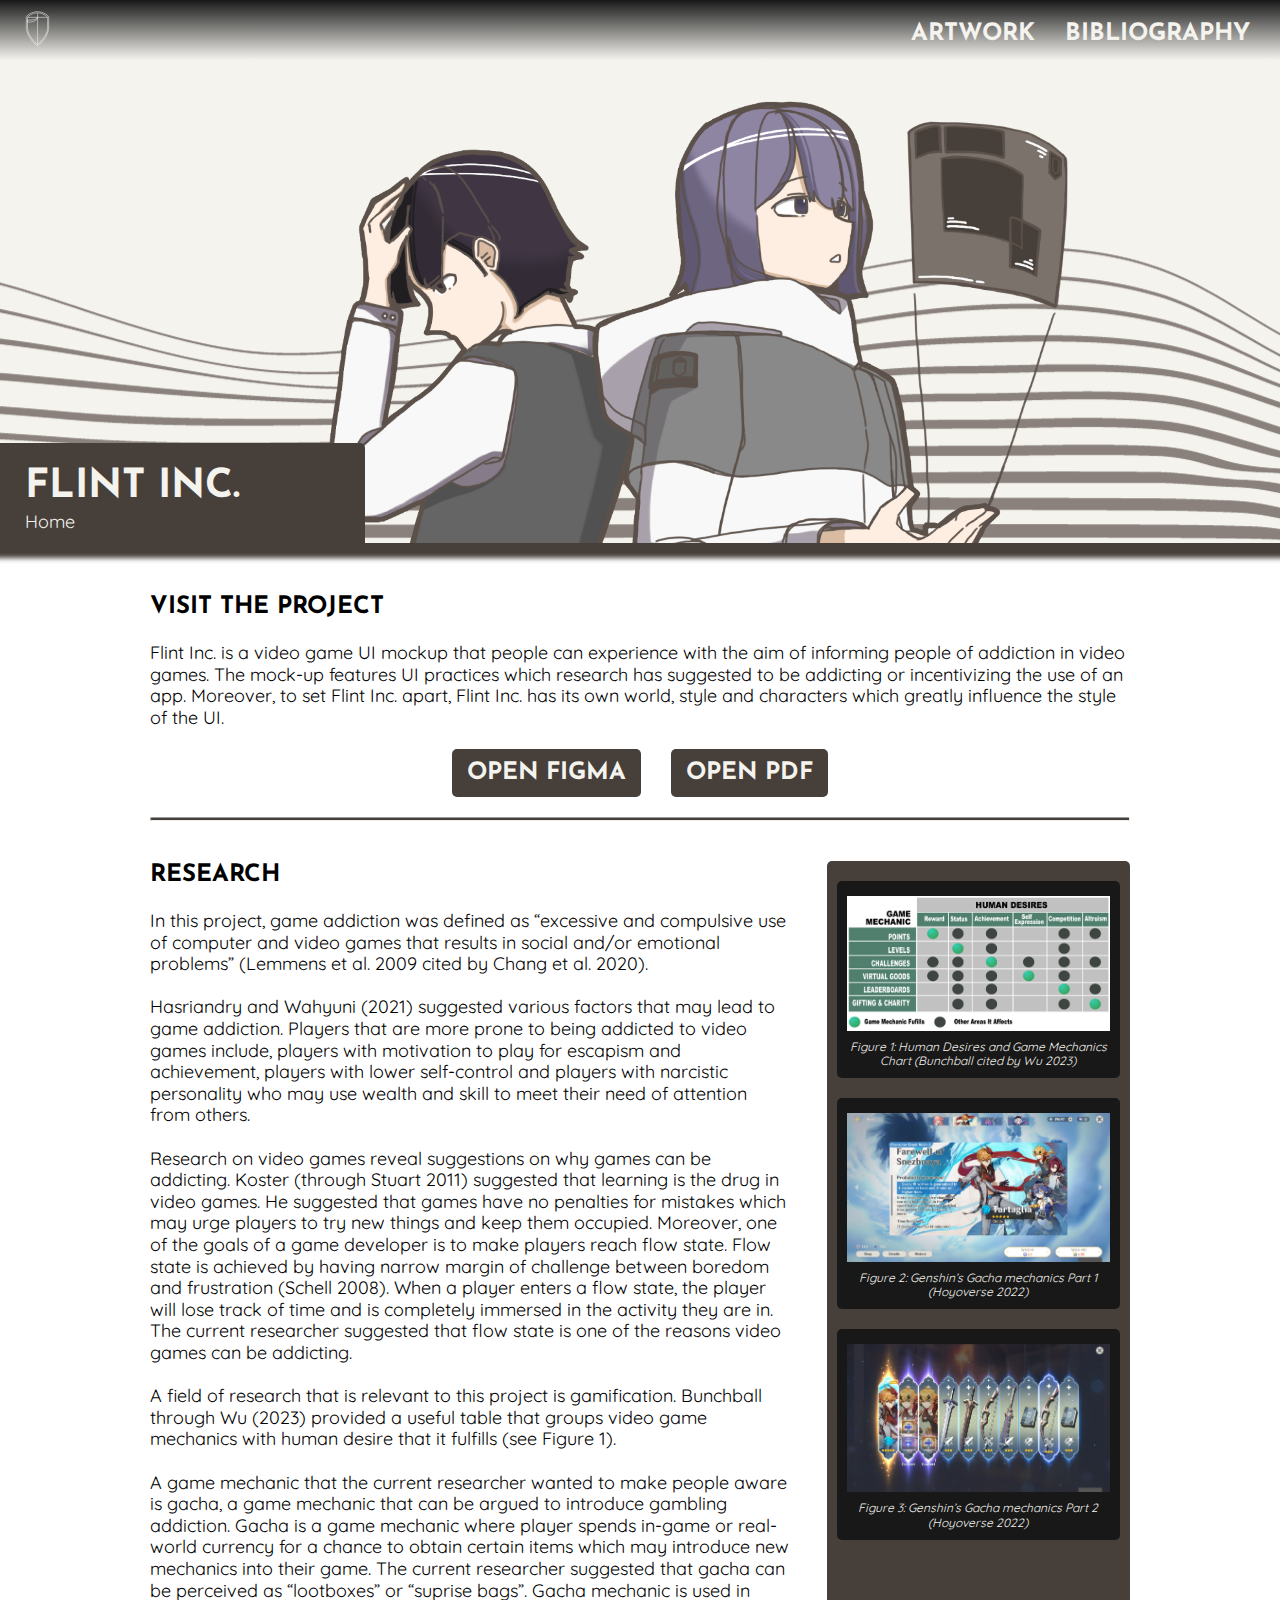
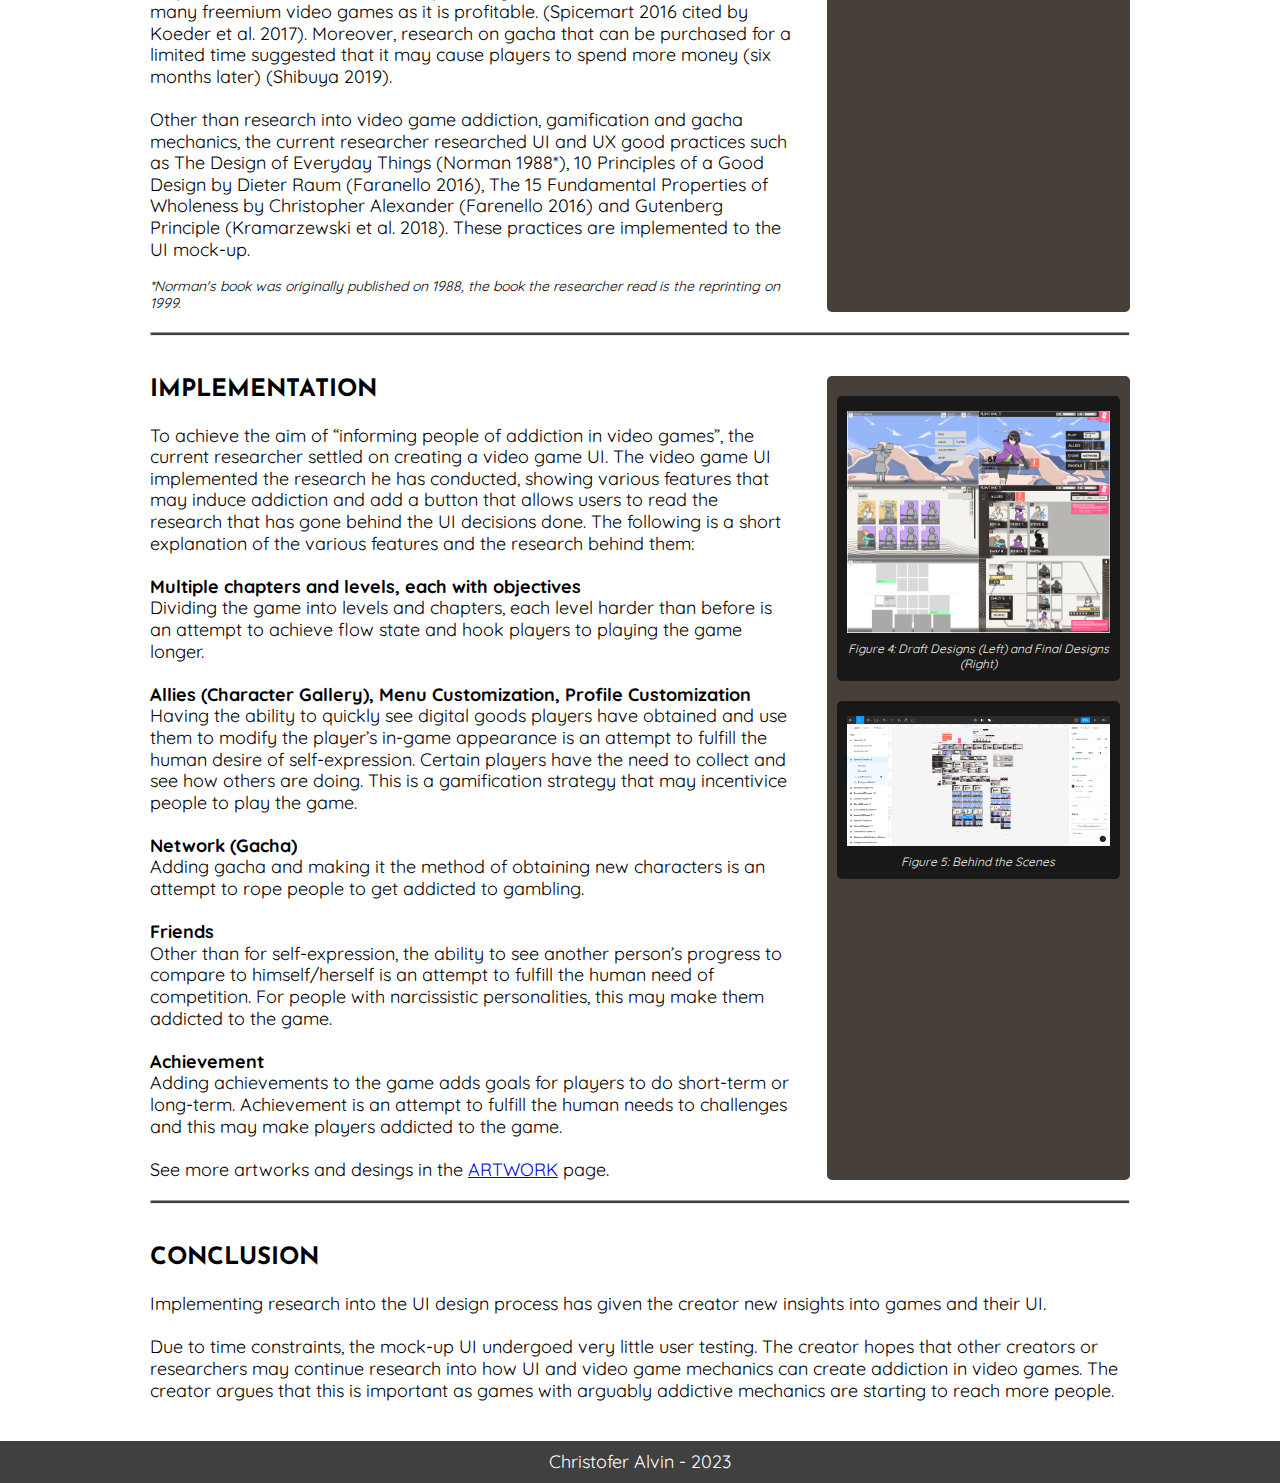
==== commit e2bd2a04: "Updated missing bibliography and additional clarification" ====
--- a/index.html
+++ b/index.html
@@ -96,7 +96,7 @@
                 <!-- Content -->
                 <h2>RESEARCH</h2>
                 <p>In this project, game addiction was defined as “excessive and compulsive use of computer and video games that results in
-                social and/or emotional problems” (Lemmens, Valkenburg, and Peter, cited by Chang and Kim 2020).
+                social and/or emotional problems” (Lemmens et al. 2009 cited by Chang et al. 2020).
                 <br><br>
                 Hasriandry and Wahyuni (2021) suggested various factors that may lead to game addiction. Players that are more prone to
                 being addicted to video games include, players with motivation to play for escapism and achievement, players with lower
@@ -111,19 +111,21 @@
                 The current researcher suggested that flow state is one of the reasons video games can be addicting.
                 <br><br>
                 A field of research that is relevant to this project is gamification. Bunchball through Wu (2023) provided a useful
-                table that groups video game mechanics with human desire that it fulfills. (See Figure 1)
+                table that groups video game mechanics with human desire that it fulfills (see Figure 1).
                 <br><br>
                 A game mechanic that the current researcher wanted to make people aware is gacha, a game mechanic that can be argued to
                 introduce gambling addiction. Gacha is a game mechanic where player spends in-game or real-world currency for a chance
                 to obtain certain items which may introduce new mechanics into their game. The current researcher suggested that gacha
                 can be perceived as “lootboxes” or “suprise bags”. Gacha mechanic is used in many freemium video games as it is
                 profitable. (Spicemart 2016 cited by Koeder et al. 2017). Moreover, research on gacha that can be purchased for a
-                limited time suggested that it may cause players to spend more money (six months later). (Shibuya 2019).
+                limited time suggested that it may cause players to spend more money (six months later) (Shibuya 2019).
                 <br><br>
                 Other than research into video game addiction, gamification and gacha mechanics, the current researcher researched UI
-                and UX good practices such as The Design of Everyday Things (Norman 1988), 10 Principles of a Good Design by Dieter Raum
+                and UX good practices such as The Design of Everyday Things (Norman 1988*), 10 Principles of a Good Design by Dieter Raum
                 (Faranello 2016), The 15 Fundamental Properties of Wholeness by Christopher Alexander (Farenello 2016) and Gutenberg
-                Principle (Karamerzewski et al. 2018). These practices are implemented to the UI mock-up.</p>
+                Principle (Kramarzewski et al. 2018). These practices are implemented to the UI mock-up.</p>
+                <br>
+                <span class="smallerFont"><p>*Norman's book was originally published on 1988, the book the researcher read is the reprinting on 1999.</p></span>
             </div>
     
             <div class="container_image">
@@ -133,7 +135,7 @@
                         <img src="images/BunchbalHumanDesires.png" alt="">
                     </div>
                     <div class="container_image_description">
-                        <p>Figure 1: Human Desires and Game Mechanics Chart (Bunchball, cited by Wu 2023)</p>
+                        <p>Figure 1: Human Desires and Game Mechanics Chart (Bunchball cited by Wu 2023)</p>
                     </div>
                 </div>
 
@@ -142,7 +144,7 @@
                         <img src="images/GenshinImpactChildeP1.png" alt="">
                     </div>
                     <div class="container_image_description">
-                        <p>Figure 2: Genshin’s Gacha mechanics Part 1 (Hoyoverse. 2022)</p>
+                        <p>Figure 2: Genshin’s Gacha mechanics Part 1 (Hoyoverse 2022)</p>
                     </div>
                 </div>
 
@@ -151,7 +153,7 @@
                         <img src="images/GenshinImpactChildeP2.png" alt="">
                     </div>
                     <div class="container_image_description">
-                        <p>Figure 3: Genshin’s Gacha mechanics Part 2 (Hoyoverse. 2022)</p>
+                        <p>Figure 3: Genshin’s Gacha mechanics Part 2 (Hoyoverse 2022)</p>
                     </div>
                 </div>
 
@@ -197,7 +199,7 @@
                 <br><br>
                 <b>Achievement</b>
                 <br>
-                Adding achievements to the game adds goals for players to do short-term or long term. Achievement is an attempt to
+                Adding achievements to the game adds goals for players to do short-term or long-term. Achievement is an attempt to
                 fulfill the human needs to challenges and this may make players addicted to the game.
                 <br><br>
                 See more artworks and desings in the <u><a href="artwork.html">ARTWORK</a></u> page.
--- a/css/style.css
+++ b/css/style.css
@@ -620,4 +620,12 @@
 .container_calltoaction a {
         text-decoration: none;
         color: #F4F3EE;
+}
+
+.smallerFont p {
+        font-family: "Quicksand", Arial, sans-serif;
+        font-size: 14px;
+        line-height: 1.2;
+
+        font-style: italic;
 }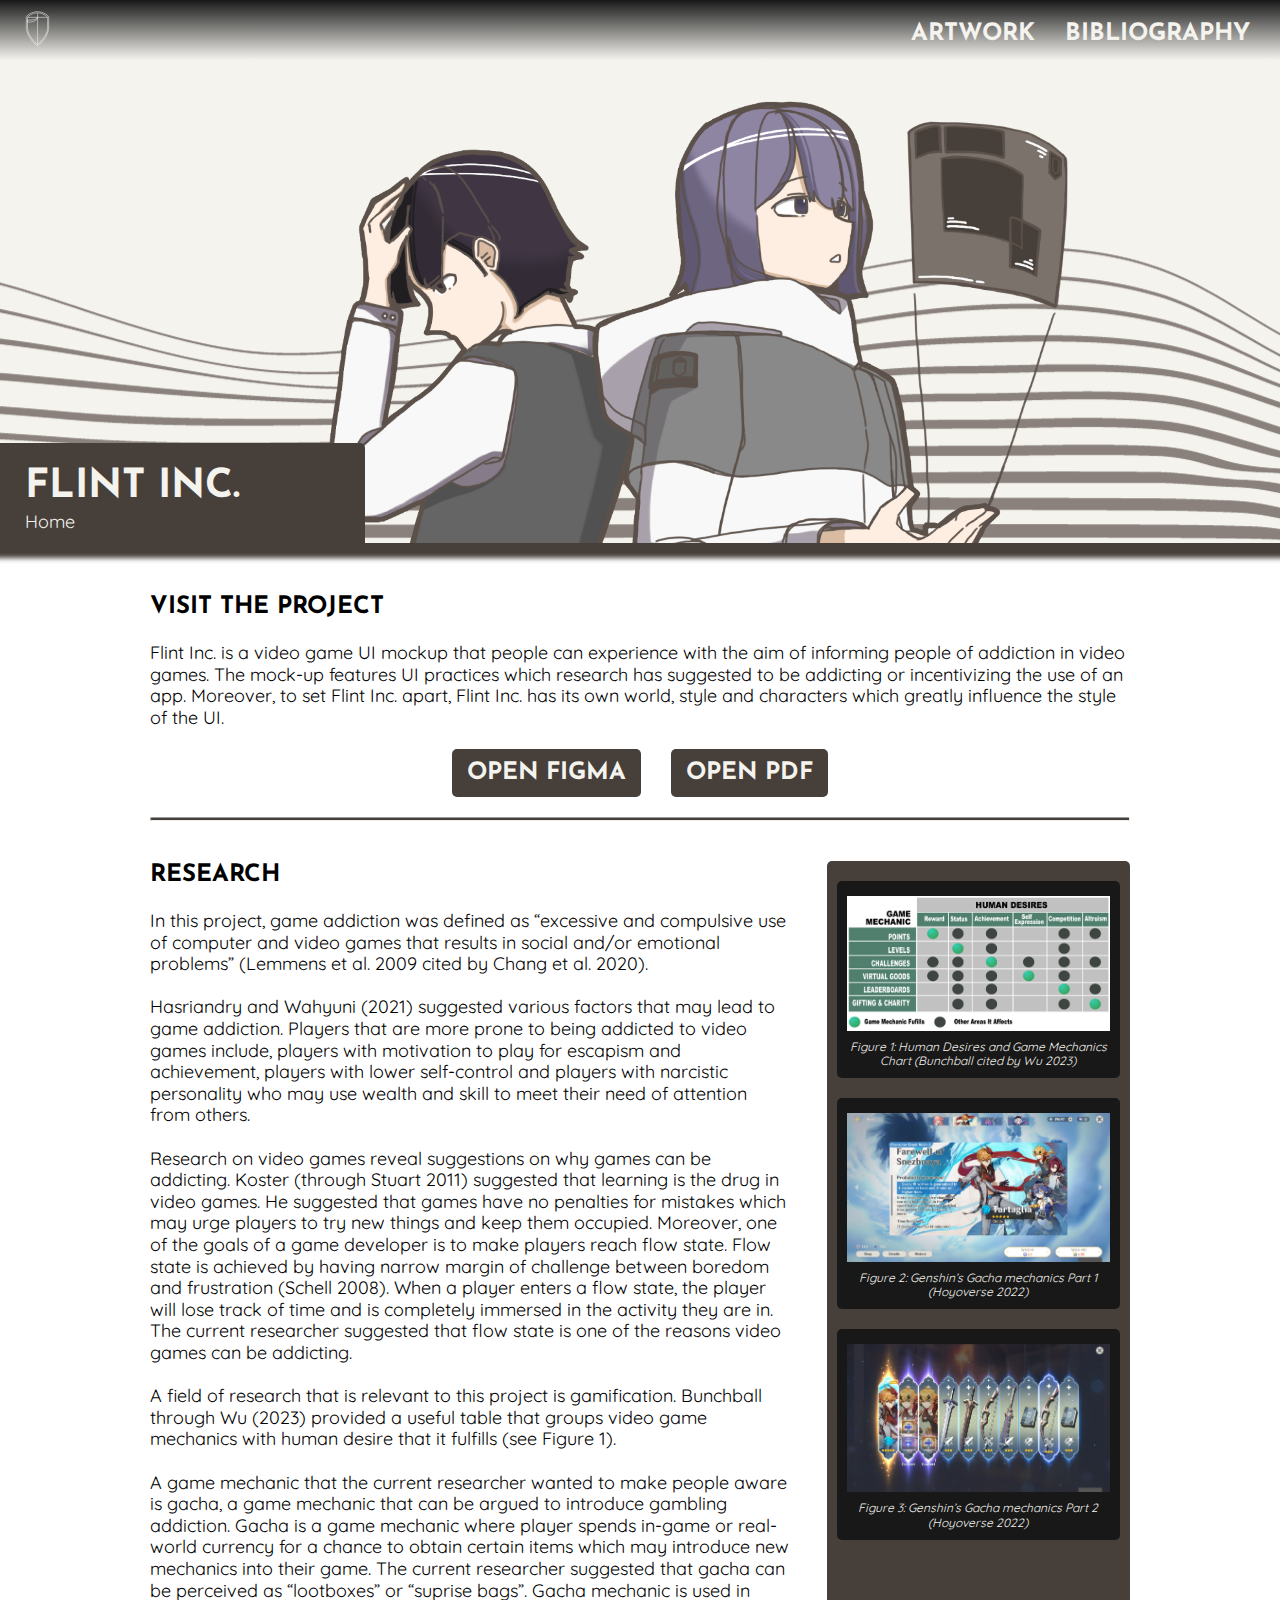
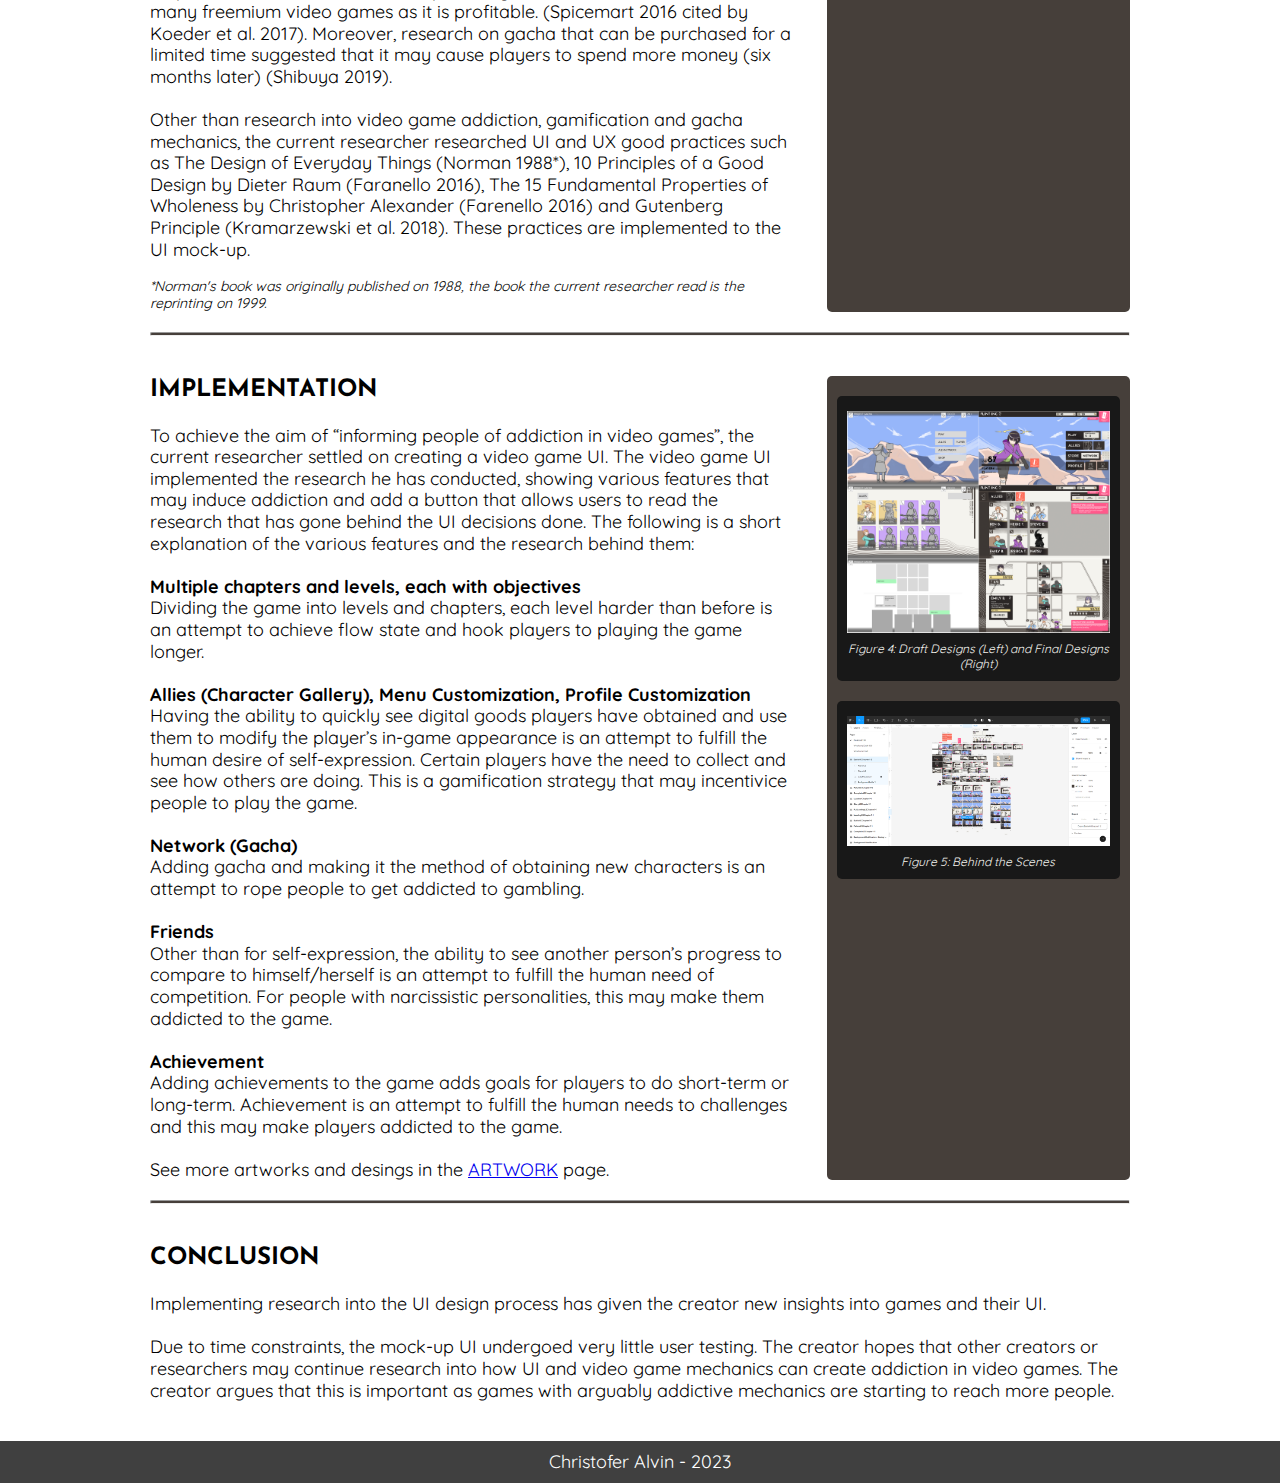
==== commit b9111e0f: "Added current in a sentence for clarity" ====
--- a/index.html
+++ b/index.html
@@ -125,7 +125,7 @@
                 (Faranello 2016), The 15 Fundamental Properties of Wholeness by Christopher Alexander (Farenello 2016) and Gutenberg
                 Principle (Kramarzewski et al. 2018). These practices are implemented to the UI mock-up.</p>
                 <br>
-                <span class="smallerFont"><p>*Norman's book was originally published on 1988, the book the researcher read is the reprinting on 1999.</p></span>
+                <span class="smallerFont"><p>*Norman's book was originally published on 1988, the book the current researcher read is the reprinting on 1999.</p></span>
             </div>
     
             <div class="container_image">
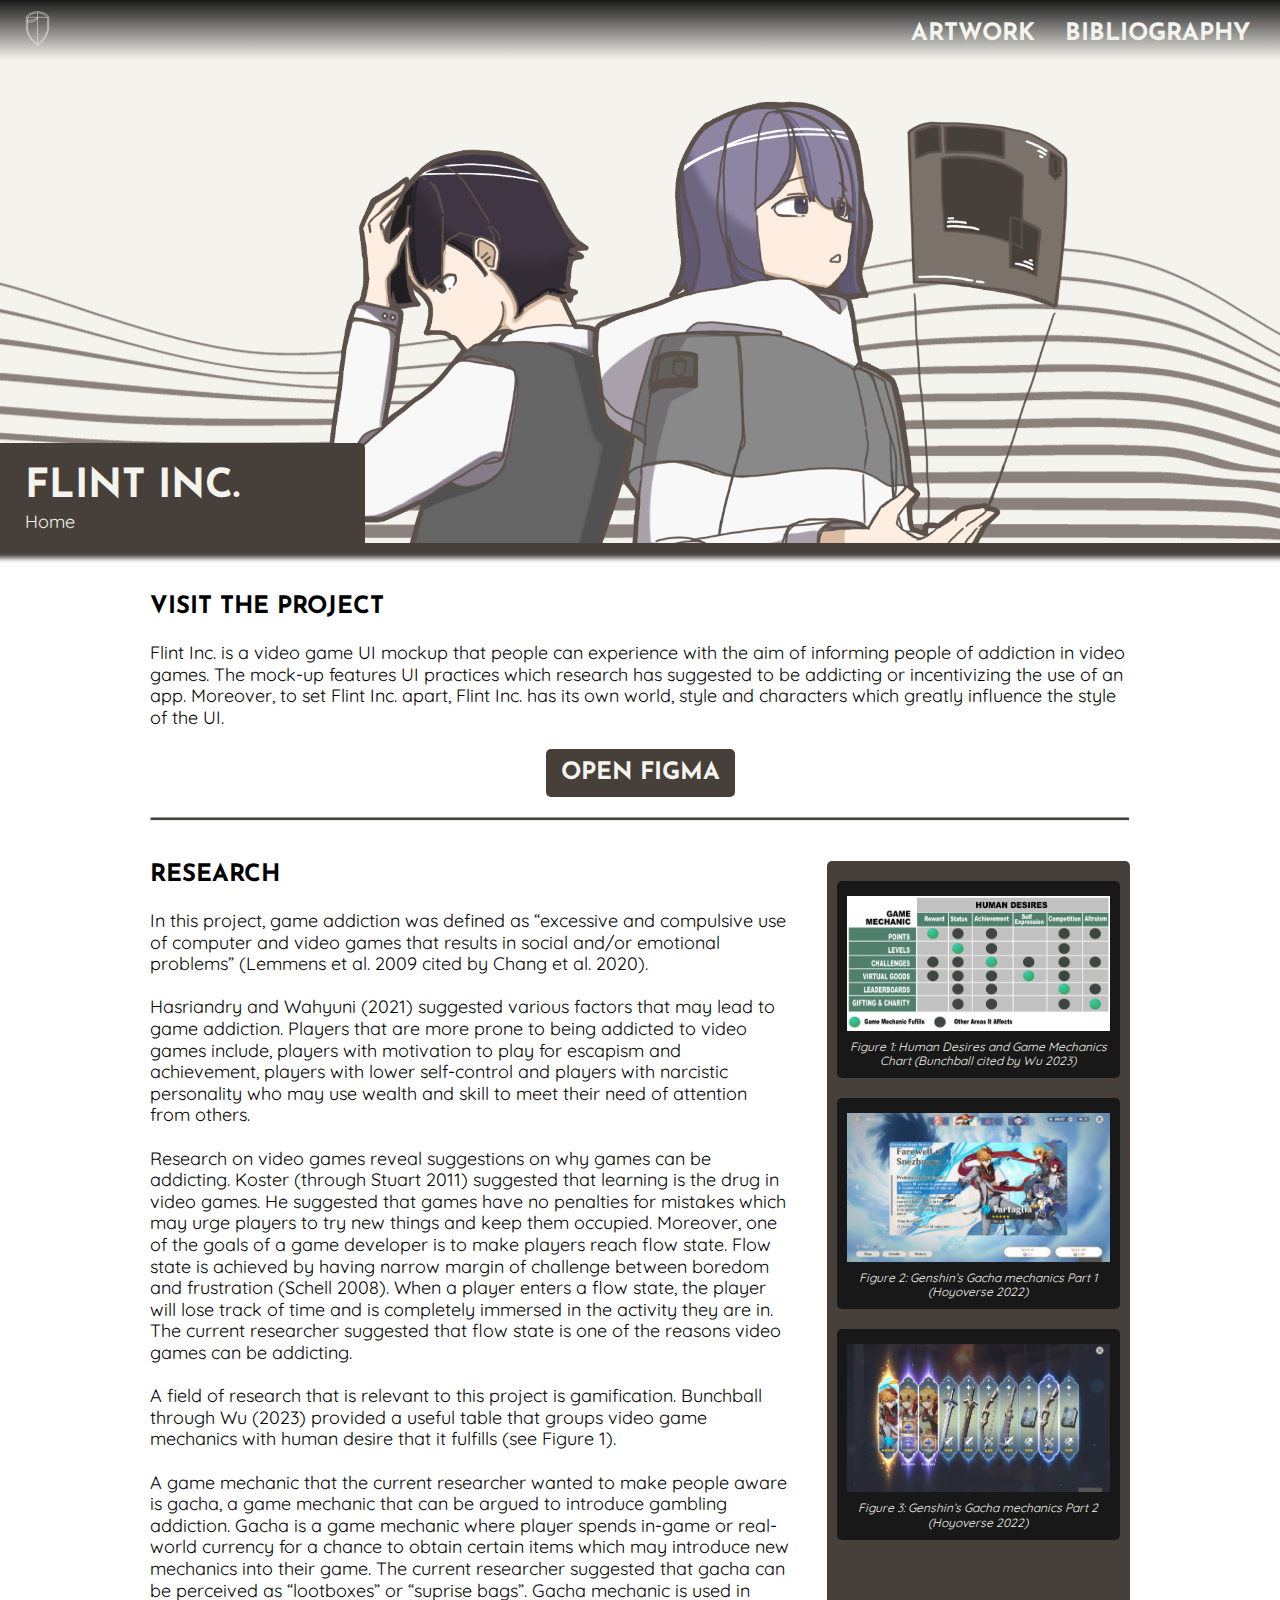
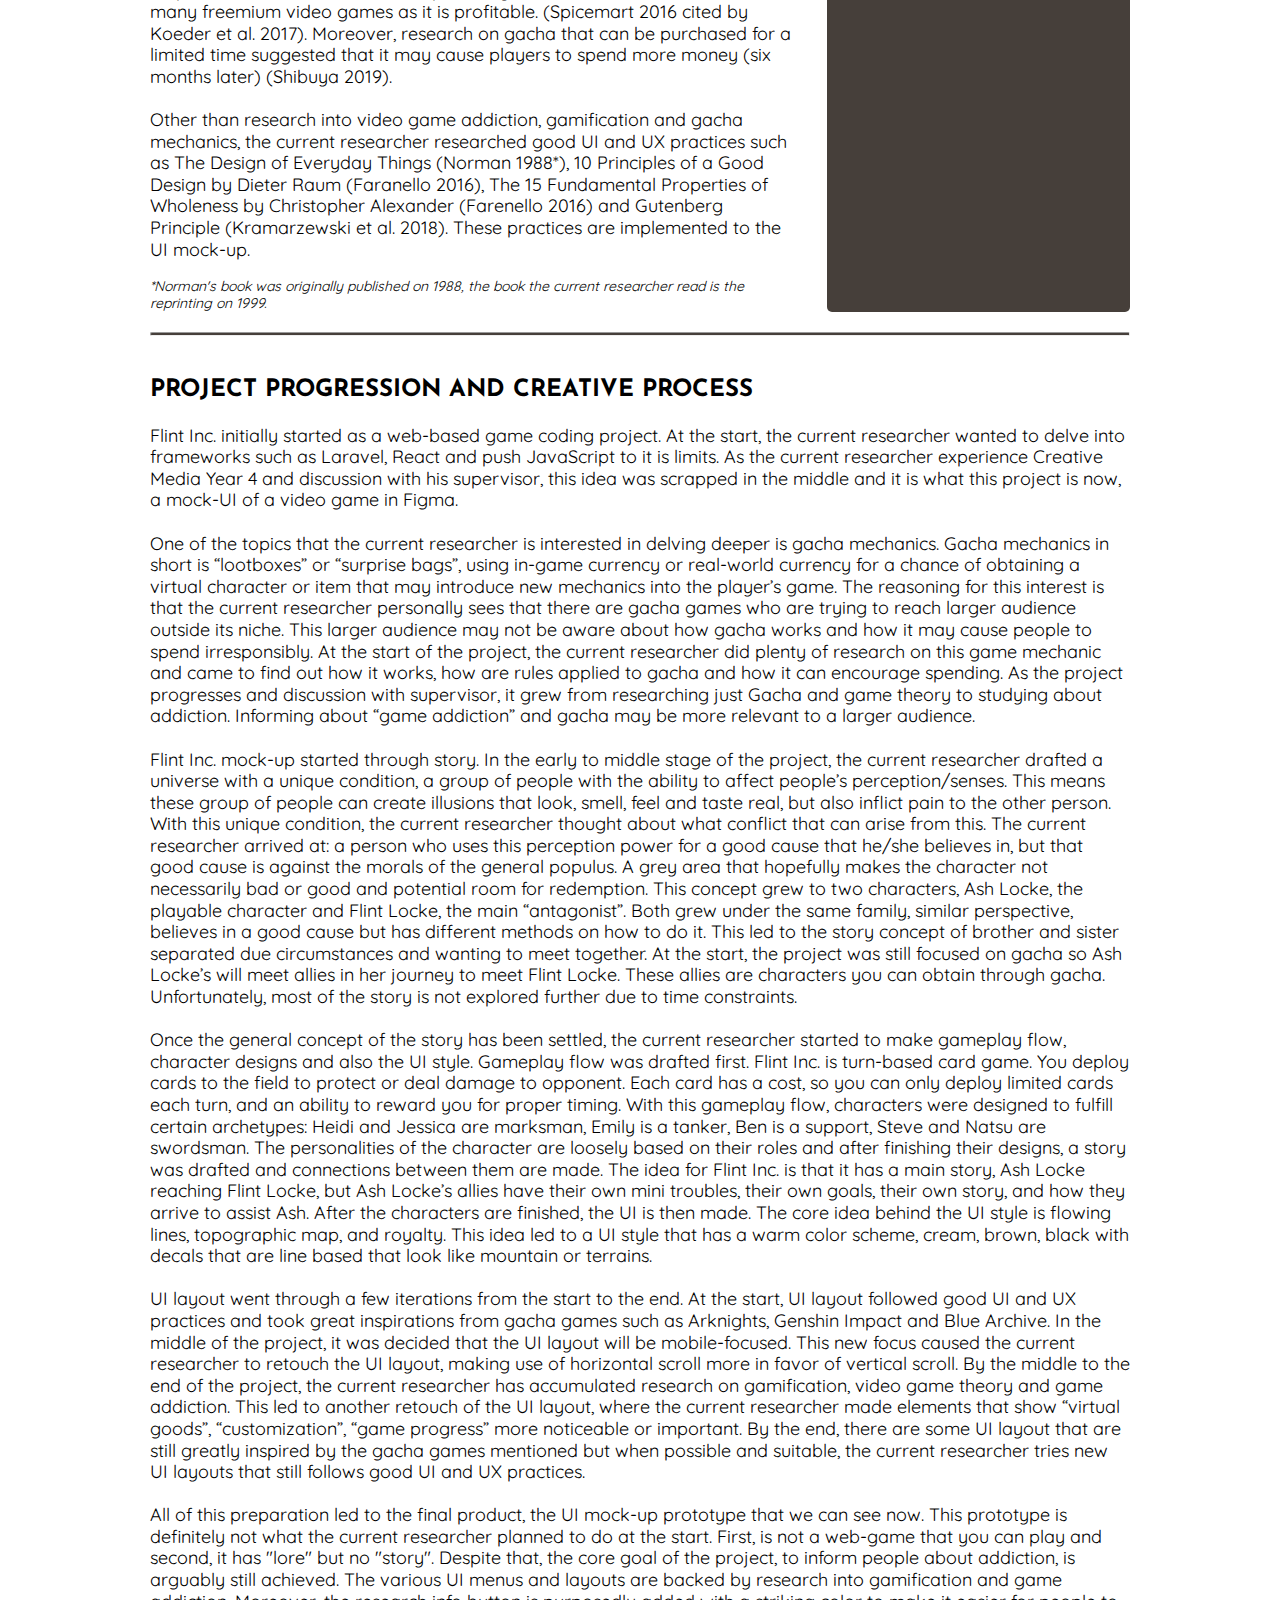
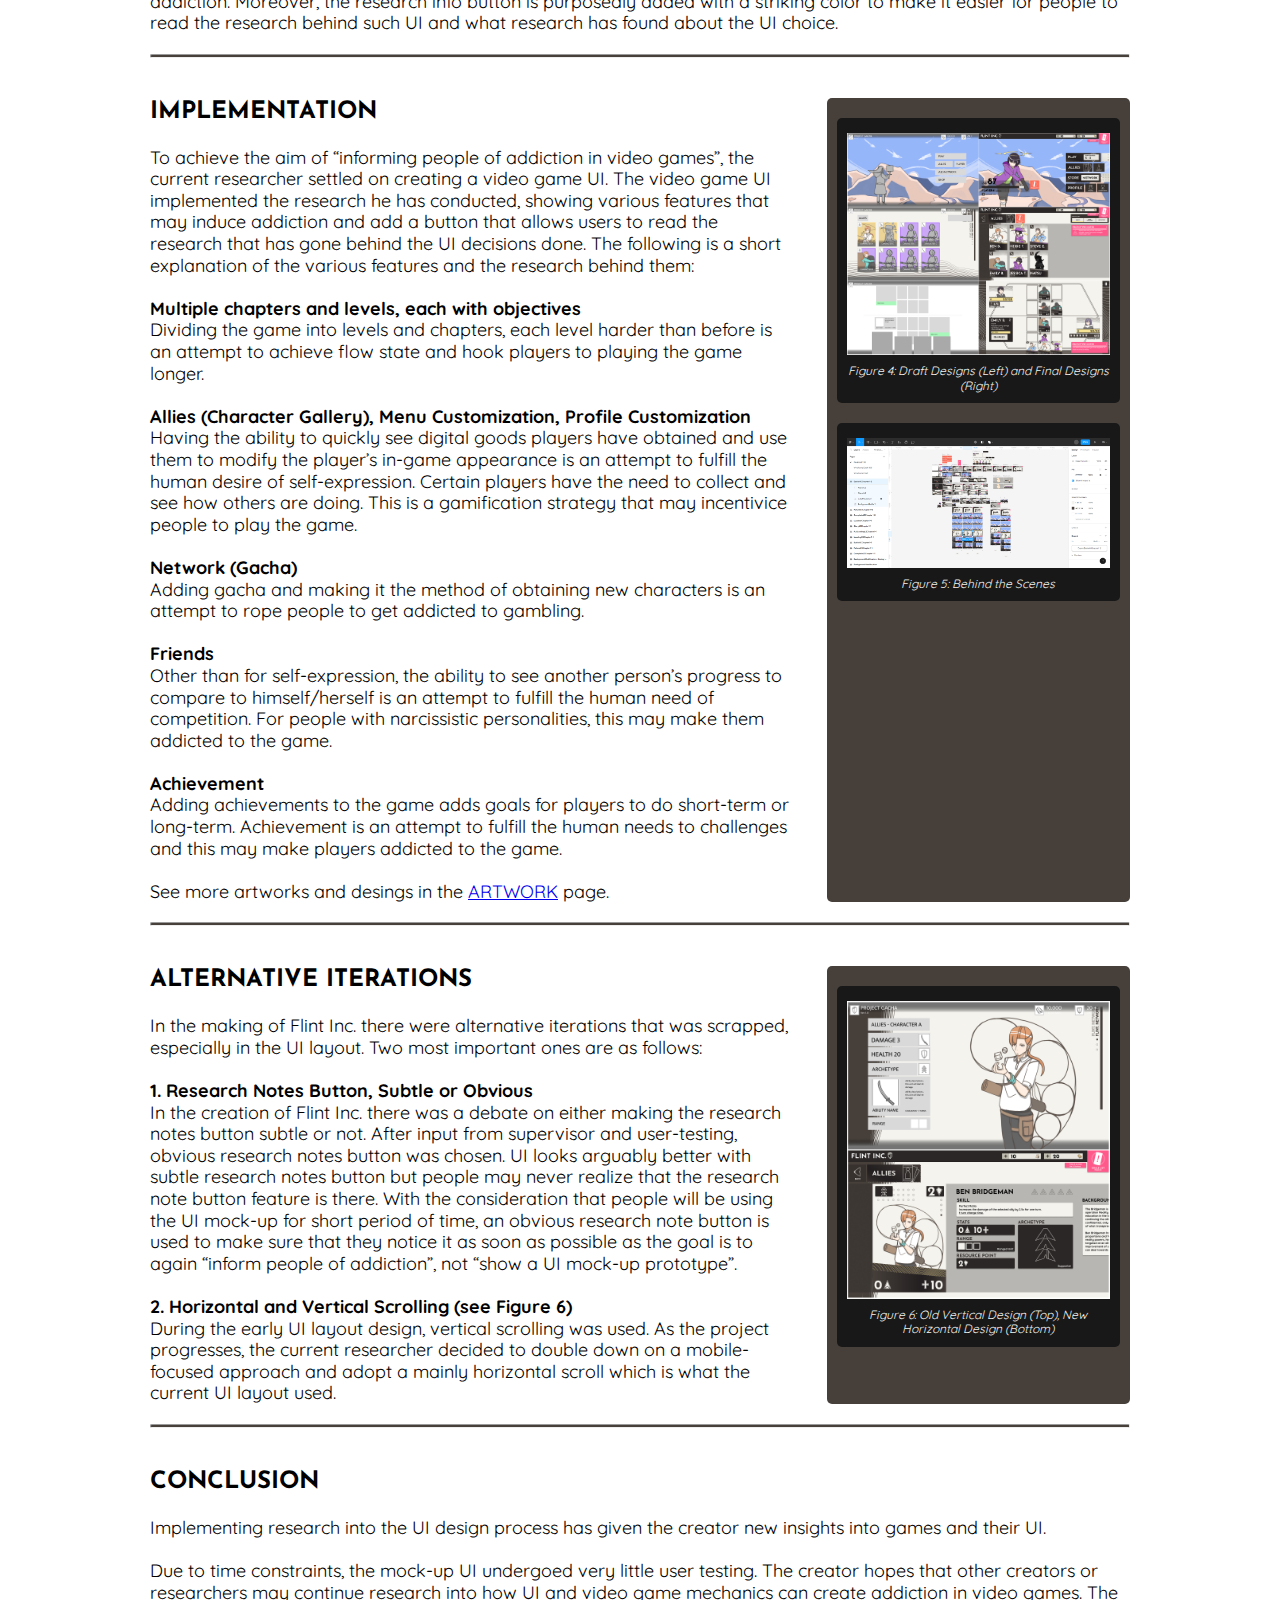
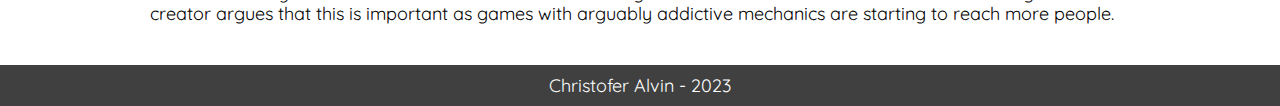
==== commit dcd4fddf: "Added new artworks, added progression, creative process and alternative iterations" ====
--- a/index.html
+++ b/index.html
@@ -78,10 +78,7 @@
 
             <div class="container_calltoaction">
                 <div class="container_button">
-                    <a href="#"><h2>OPEN FIGMA</h2></a>
-                </div>
-                <div class="container_button">
-                    <a href=""><h2>OPEN PDF</h2></a>
+                    <a target="_blank" href="https://www.figma.com/proto/nojy5qijdaeDf2D8uk8wIV/Individual-Final-Project-UI-Prototype?type=design&node-id=520-19383&scaling=scale-down&page-id=520%3A18796&starting-point-node-id=520%3A19383"><h2>OPEN FIGMA</h2></a>
                 </div>
             </div>
 
@@ -120,8 +117,8 @@
                 profitable. (Spicemart 2016 cited by Koeder et al. 2017). Moreover, research on gacha that can be purchased for a
                 limited time suggested that it may cause players to spend more money (six months later) (Shibuya 2019).
                 <br><br>
-                Other than research into video game addiction, gamification and gacha mechanics, the current researcher researched UI
-                and UX good practices such as The Design of Everyday Things (Norman 1988*), 10 Principles of a Good Design by Dieter Raum
+                Other than research into video game addiction, gamification and gacha mechanics, the current researcher researched good UI
+                and UX practices such as The Design of Everyday Things (Norman 1988*), 10 Principles of a Good Design by Dieter Raum
                 (Faranello 2016), The 15 Fundamental Properties of Wholeness by Christopher Alexander (Farenello 2016) and Gutenberg
                 Principle (Kramarzewski et al. 2018). These practices are implemented to the UI mock-up.</p>
                 <br>
@@ -159,6 +156,76 @@
 
             </div>
 
+            <hr>
+    
+        </div> <!-- Container Padding -->
+    </div> <!-- Container -->
+
+    <!-- Progression -->
+    <div class="container">
+        <div class="container_padding">
+            <div class="container_wide">
+                <!-- Content -->
+                <h2>PROJECT PROGRESSION AND CREATIVE PROCESS</h2>
+                <p>Flint Inc. initially started as a web-based game coding project. At the start, the current researcher wanted to delve
+                into frameworks such as Laravel, React and push JavaScript to it is limits. As the current researcher experience
+                Creative Media Year 4 and discussion with his supervisor, this idea was scrapped in the middle and it is what this
+                project is now, a mock-UI of a video game in Figma.
+                <br><br>
+                One of the topics that the current researcher is interested in delving deeper is gacha mechanics. Gacha mechanics in
+                short is “lootboxes” or “surprise bags”, using in-game currency or real-world currency for a chance of obtaining a
+                virtual character or item that may introduce new mechanics into the player’s game. The reasoning for this interest is
+                that the current researcher personally sees that there are gacha games who are trying to reach larger audience outside
+                its niche. This larger audience may not be aware about how gacha works and how it may cause people to spend
+                irresponsibly. At the start of the project, the current researcher did plenty of research on this game mechanic and came
+                to find out how it works, how are rules applied to gacha and how it can encourage spending. As the project progresses
+                and discussion with supervisor, it grew from researching just Gacha and game theory to studying about addiction.
+                Informing about “game addiction” and gacha may be more relevant to a larger audience.
+                <br><br>
+                Flint Inc. mock-up started through story. In the early to middle stage of the project, the current researcher drafted a
+                universe with a unique condition, a group of people with the ability to affect people’s perception/senses. This means
+                these group of people can create illusions that look, smell, feel and taste real, but also inflict pain to the other
+                person. With this unique condition, the current researcher thought about what conflict that can arise from this. The
+                current researcher arrived at: a person who uses this perception power for a good cause that he/she believes in, but
+                that good cause is against the morals of the general populus. A grey area that hopefully makes the character not
+                necessarily bad or good and potential room for redemption. This concept grew to two characters, Ash Locke, the playable
+                character and Flint Locke, the main “antagonist”. Both grew under the same family, similar perspective, believes in a
+                good cause but has different methods on how to do it. This led to the story concept of brother and sister separated due
+                circumstances and wanting to meet together. At the start, the project was still focused on gacha so Ash Locke’s will
+                meet allies in her journey to meet Flint Locke. These allies are characters you can obtain through gacha. Unfortunately,
+                most of the story is not explored further due to time constraints.
+                <br><br>
+                Once the general concept of the story has been settled, the current researcher started to make gameplay flow, character
+                designs and also the UI style. Gameplay flow was drafted first. Flint Inc. is turn-based card game. You deploy cards to the
+                field to protect or deal damage to opponent. Each card has a cost, so you can only deploy limited cards each turn, and
+                an ability to reward you for proper timing. With this gameplay flow, characters were designed to fulfill certain
+                archetypes: Heidi and Jessica are marksman, Emily is a tanker, Ben is a support, Steve and Natsu are swordsman. The
+                personalities of the character are loosely based on their roles and after finishing their designs, a story was drafted
+                and connections between them are made. The idea for Flint Inc. is that it has a main story, Ash Locke reaching Flint
+                Locke, but Ash Locke’s allies have their own mini troubles, their own goals, their own story, and how they arrive to
+                assist Ash. After the characters are finished, the UI is then made. The core idea behind the UI style is flowing lines, topographic map,
+                 and royalty. This idea led to a UI style that has a warm color scheme, cream, brown, black with decals that are line based
+                that look like mountain or terrains.
+                <br><br>
+                UI layout went through a few iterations from the start to the end. At the start, UI layout followed good UI and UX
+                practices and took great inspirations from gacha games such as Arknights, Genshin Impact and Blue Archive. In the middle
+                of the project, it was decided that the UI layout will be mobile-focused. This new focus caused the current researcher
+                to retouch the UI layout, making use of horizontal scroll more in favor of vertical scroll. By the middle to the end of
+                the project, the current researcher has accumulated research on gamification, video game theory and game addiction. This
+                led to another retouch of the UI layout, where the current researcher made elements that show “virtual goods”,
+                “customization”, “game progress” more noticeable or important. By the end, there are some UI layout that are still
+                greatly inspired by the gacha games mentioned but when possible and suitable, the current researcher tries new UI
+                layouts that still follows good UI and UX practices.
+                <br><br>
+                All of this preparation led to the final product, the UI mock-up prototype that we can see now. This prototype is
+                definitely not what the current researcher planned to do at the start. First, is not a web-game that you can play and second, it has "lore" but no
+                "story". Despite that, the core goal of the project, to inform people about addiction, is arguably still achieved.
+                The various UI menus and layouts are backed by research into gamification and game addiction. Moreover, the
+                research info button is purposedly added with a striking color to make it easier for people to read the research behind
+                such UI and what research has found about the UI choice.
+                </p>
+            </div>
+    
             <hr>
     
         </div> <!-- Container Padding -->
@@ -227,6 +294,47 @@
                 </div>
             </div>
 
+            <hr>
+    
+        </div> <!-- Container Padding -->
+    </div> <!-- Container -->
+
+    <!-- Implementation -->
+    <div class="container">
+        <div class="container_padding">
+            <div class="container_content">
+                <!-- Content -->
+                <h2>ALTERNATIVE ITERATIONS</h2>
+                <p>In the making of Flint Inc. there were alternative iterations that was scrapped, especially in the UI layout. Two most
+                important ones are as follows:
+                <br><br>
+                <b>1. Research Notes Button, Subtle or Obvious</b><br>
+                In the creation of Flint Inc. there was a debate on either making the research notes button subtle or not. After input
+                from supervisor and user-testing, obvious research notes button was chosen. UI looks arguably better with subtle
+                research notes button but people may never realize that the research note button feature is there. With the
+                consideration that people will be using the UI mock-up for short period of time, an obvious research note button is used
+                to make sure that they notice it as soon as possible as the goal is to again “inform people of addiction”, not “show a
+                UI mock-up prototype”.
+                <br><br>
+                <b>2. Horizontal and Vertical Scrolling (see Figure 6)</b><br>
+                During the early UI layout design, vertical scrolling was used. As the project progresses, the current researcher decided to
+                double down on a mobile-focused approach and adopt a mainly horizontal scroll which is what the current UI layout used.
+
+                </p>
+            </div>
+    
+            <div class="container_image">
+                <!-- Image -->
+                <div class="container_image_padding">
+                    <div class="container_image_item">
+                        <img src="images/VerticalandHorizontal.png" alt="">
+                    </div>
+                    <div class="container_image_description">
+                        <p>Figure 6: Old Vertical Design (Top), New Horizontal Design (Bottom)</p>
+                    </div>
+                </div>
+            </div>
+    
             <hr>
     
         </div> <!-- Container Padding -->
